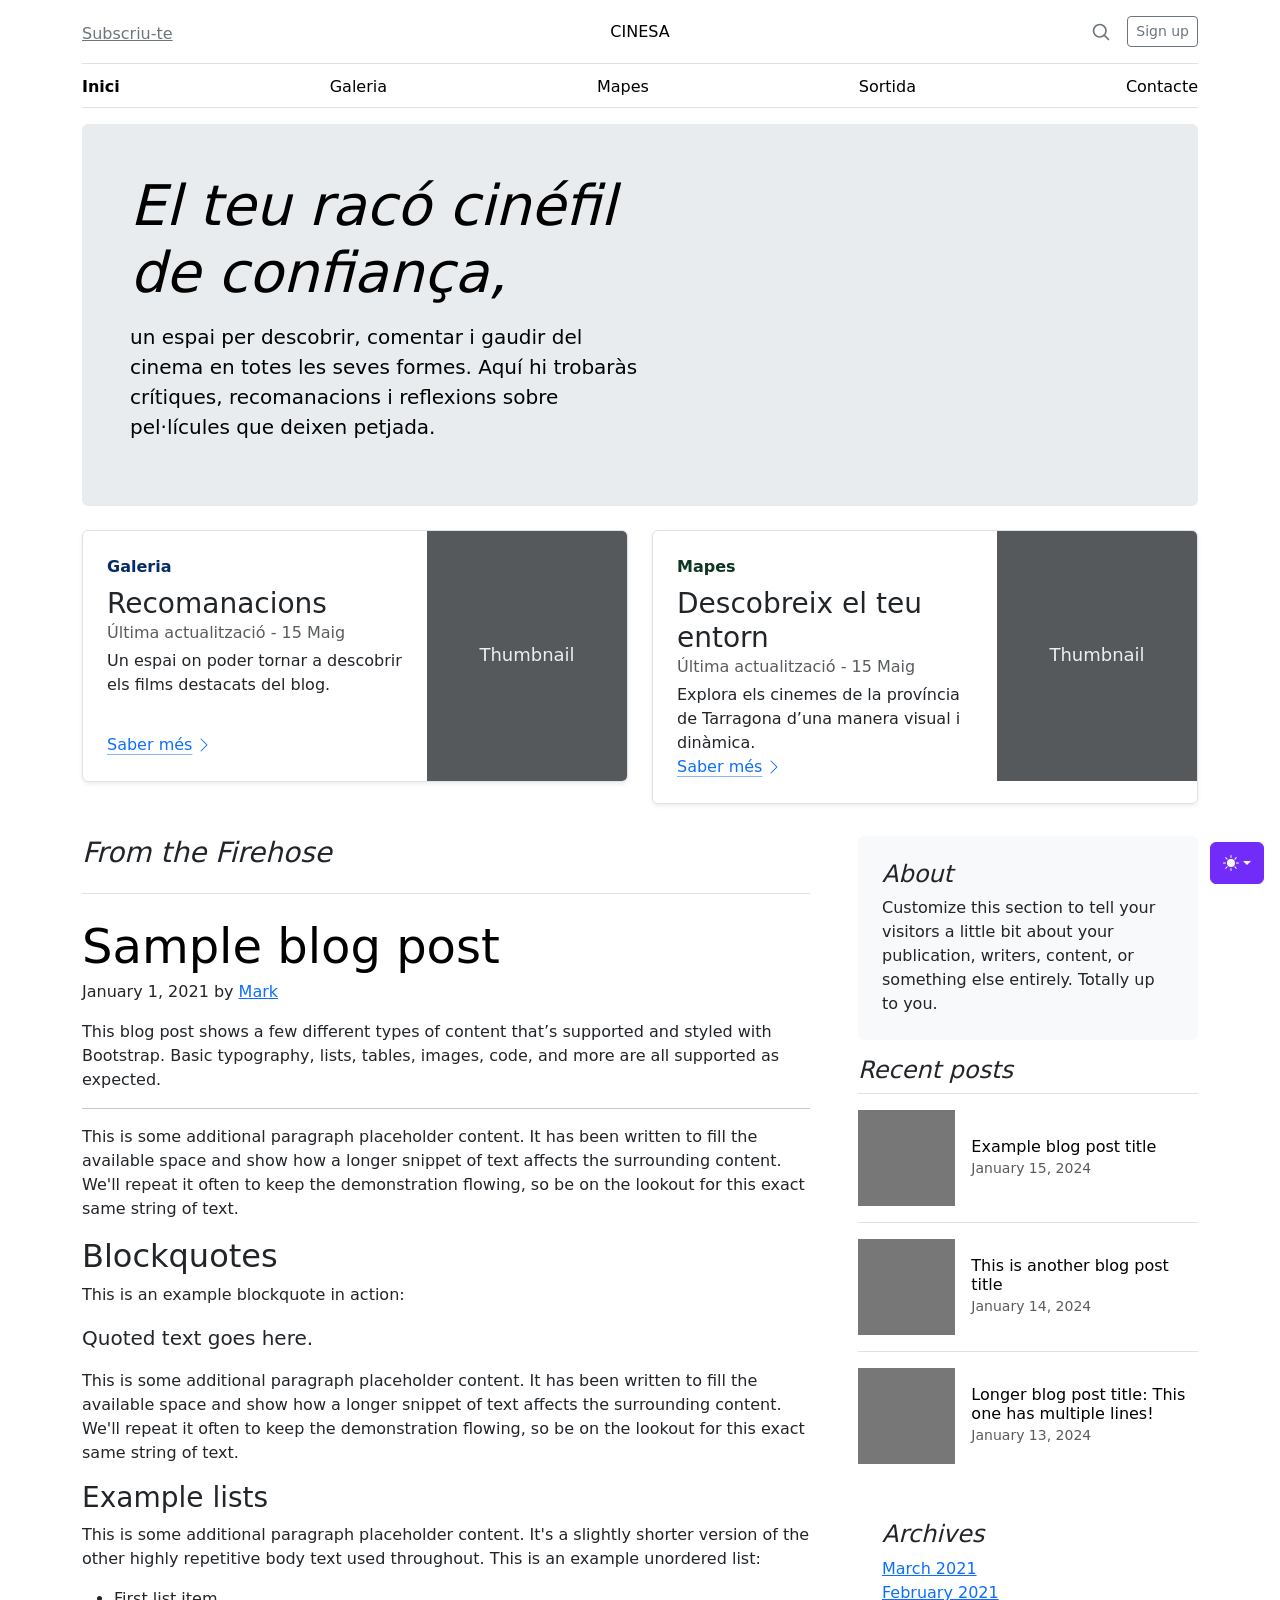
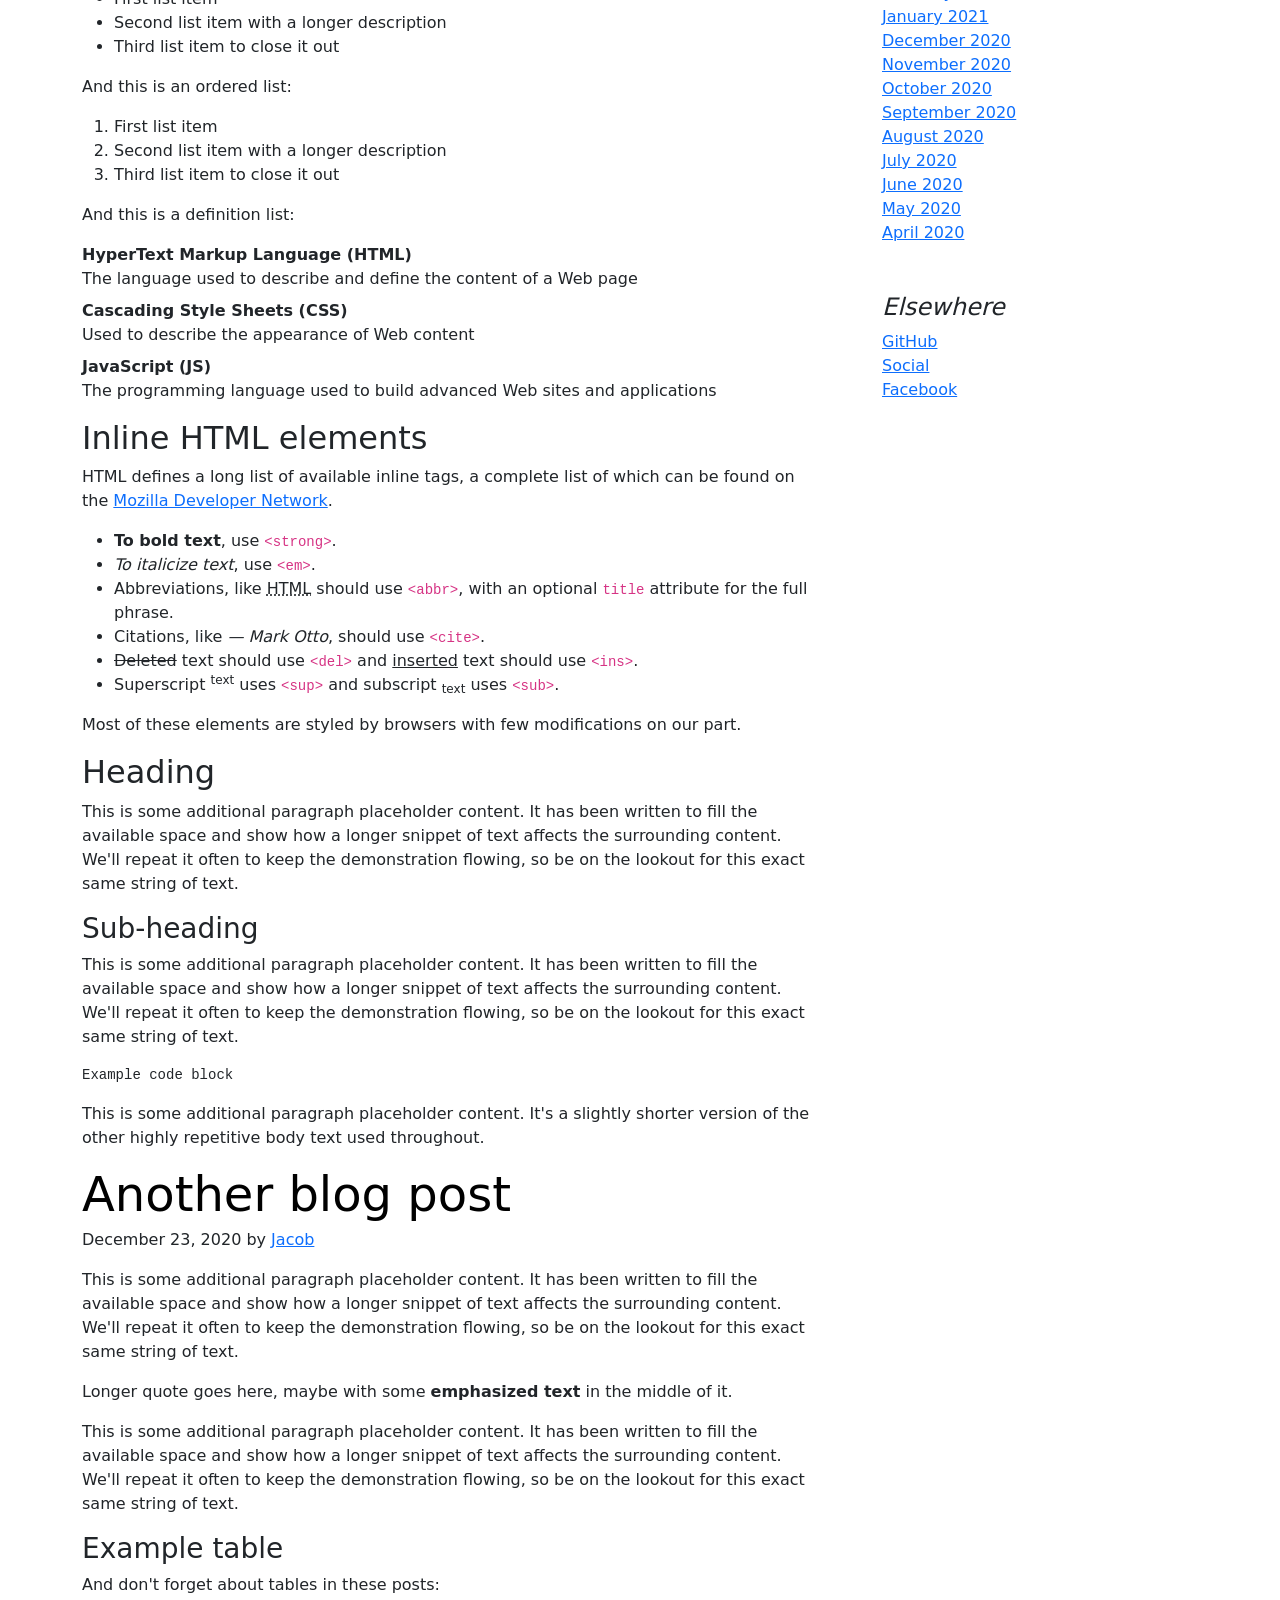
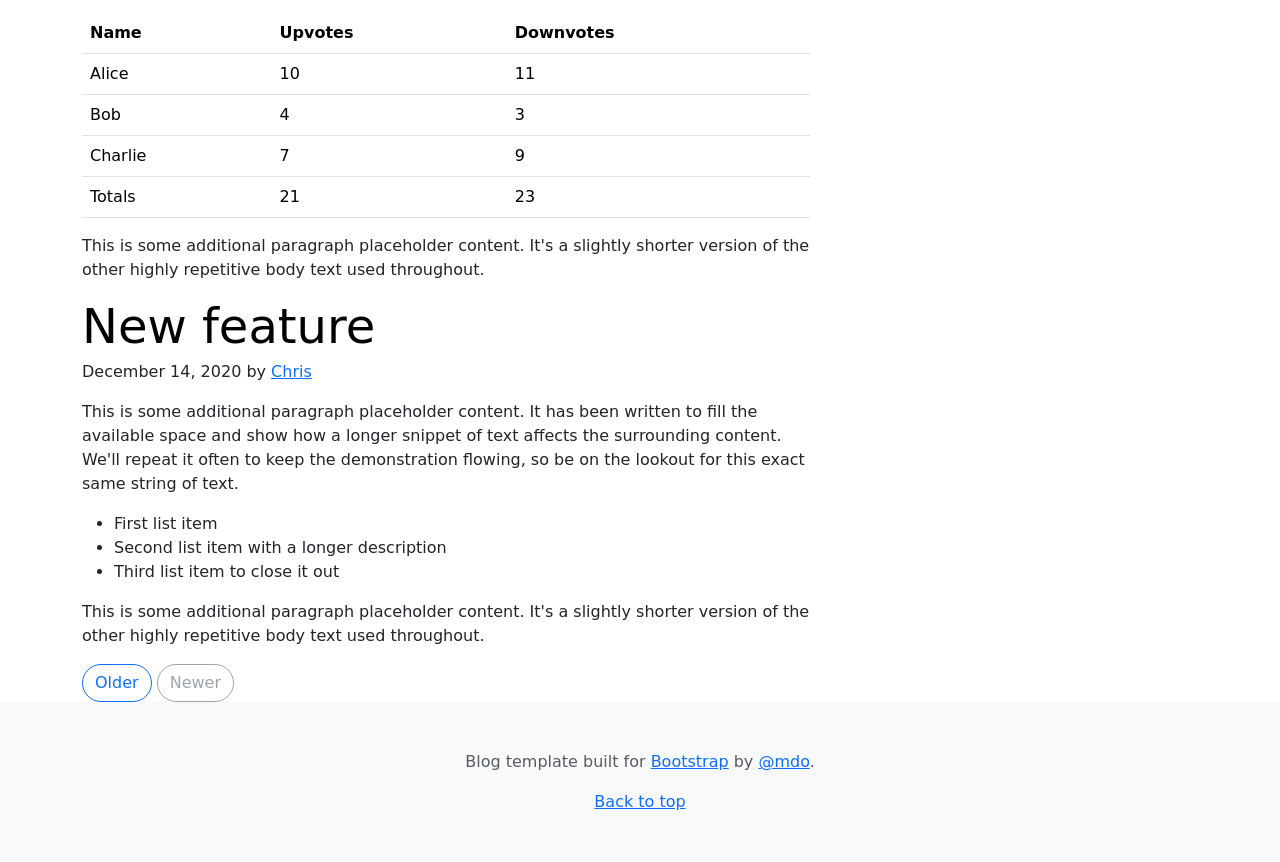
==== BOOSTRAP_blog/index.html @ cd4888a8 "navegation" ====
<!doctype html>
<html lang="en" data-bs-theme="auto">
  <head>
    <meta charset="utf-8" />
    <meta name="viewport" content="width=device-width, initial-scale=1" />
    <meta name="description" content="" />
    <meta
      name="author"
      content="Mark Otto, Jacob Thornton, and Bootstrap contributors"
    />
    <meta name="generator" content="Astro v5.13.2" />
    <title>INICI · Blog Cinesa</title>
    <link
      rel="canonical"
      href="https://getbootstrap.com/docs/5.3/examples/blog/"
    />
    <script src="../assets/js/color-modes.js"></script>
    <link href="../assets/dist/css/bootstrap.min.css" rel="stylesheet" />
    <meta name="theme-color" content="#712cf9" />
    <link
      href="https://fonts.googleapis.com/css?family=Playfair+Display:700,900&display=swap"
      rel="stylesheet"
    />
    <link href="blog.css" rel="stylesheet" />
    <style>
      .bd-placeholder-img {
        font-size: 1.125rem;
        text-anchor: middle;
        -webkit-user-select: none;
        -moz-user-select: none;
        user-select: none;
      }
      @media (min-width: 768px) {
        .bd-placeholder-img-lg {
          font-size: 3.5rem;
        }
      }
      .b-example-divider {
        width: 100%;
        height: 3rem;
        background-color: #0000001a;
        border: solid rgba(0, 0, 0, 0.15);
        border-width: 1px 0;
        box-shadow:
          inset 0 0.5em 1.5em #0000001a,
          inset 0 0.125em 0.5em #00000026;
      }
      .b-example-vr {
        flex-shrink: 0;
        width: 1.5rem;
        height: 100vh;
      }
      .bi {
        vertical-align: -0.125em;
        fill: currentColor;
      }
      .nav-scroller {
        position: relative;
        z-index: 2;
        height: 2.75rem;
        overflow-y: hidden;
      }
      .nav-scroller .nav {
        display: flex;
        flex-wrap: nowrap;
        padding-bottom: 1rem;
        margin-top: -1px;
        overflow-x: auto;
        text-align: center;
        white-space: nowrap;
        -webkit-overflow-scrolling: touch;
      }
      .btn-bd-primary {
        --bd-violet-bg: #712cf9;
        --bd-violet-rgb: 112.520718, 44.062154, 249.437846;
        --bs-btn-font-weight: 600;
        --bs-btn-color: var(--bs-white);
        --bs-btn-bg: var(--bd-violet-bg);
        --bs-btn-border-color: var(--bd-violet-bg);
        --bs-btn-hover-color: var(--bs-white);
        --bs-btn-hover-bg: #6528e0;
        --bs-btn-hover-border-color: #6528e0;
        --bs-btn-focus-shadow-rgb: var(--bd-violet-rgb);
        --bs-btn-active-color: var(--bs-btn-hover-color);
        --bs-btn-active-bg: #5a23c8;
        --bs-btn-active-border-color: #5a23c8;
      }
      .bd-mode-toggle {
        z-index: 1500;
      }
      .bd-mode-toggle .bi {
        width: 1em;
        height: 1em;
      }
      .bd-mode-toggle .dropdown-menu .active .bi {
        display: block !important;
      }
    </style>
  </head>
  <body>
    <svg xmlns="http://www.w3.org/2000/svg" class="d-none">
      <symbol id="check2" viewBox="0 0 16 16">
        <path
          d="M13.854 3.646a.5.5 0 0 1 0 .708l-7 7a.5.5 0 0 1-.708 0l-3.5-3.5a.5.5 0 1 1 .708-.708L6.5 10.293l6.646-6.647a.5.5 0 0 1 .708 0z"
        ></path>
      </symbol>
      <symbol id="circle-half" viewBox="0 0 16 16">
        <path
          d="M8 15A7 7 0 1 0 8 1v14zm0 1A8 8 0 1 1 8 0a8 8 0 0 1 0 16z"
        ></path>
      </symbol>
      <symbol id="moon-stars-fill" viewBox="0 0 16 16">
        <path
          d="M6 .278a.768.768 0 0 1 .08.858 7.208 7.208 0 0 0-.878 3.46c0 4.021 3.278 7.277 7.318 7.277.527 0 1.04-.055 1.533-.16a.787.787 0 0 1 .81.316.733.733 0 0 1-.031.893A8.349 8.349 0 0 1 8.344 16C3.734 16 0 12.286 0 7.71 0 4.266 2.114 1.312 5.124.06A.752.752 0 0 1 6 .278z"
        ></path>
        <path
          d="M10.794 3.148a.217.217 0 0 1 .412 0l.387 1.162c.173.518.579.924 1.097 1.097l1.162.387a.217.217 0 0 1 0 .412l-1.162.387a1.734 1.734 0 0 0-1.097 1.097l-.387 1.162a.217.217 0 0 1-.412 0l-.387-1.162A1.734 1.734 0 0 0 9.31 6.593l-1.162-.387a.217.217 0 0 1 0-.412l1.162-.387a1.734 1.734 0 0 0 1.097-1.097l.387-1.162zM13.863.099a.145.145 0 0 1 .274 0l.258.774c.115.346.386.617.732.732l.774.258a.145.145 0 0 1 0 .274l-.774.258a1.156 1.156 0 0 0-.732.732l-.258.774a.145.145 0 0 1-.274 0l-.258-.774a1.156 1.156 0 0 0-.732-.732l-.774-.258a.145.145 0 0 1 0-.274l.774-.258c.346-.115.617-.386.732-.732L13.863.1z"
        ></path>
      </symbol>
      <symbol id="sun-fill" viewBox="0 0 16 16">
        <path
          d="M8 12a4 4 0 1 0 0-8 4 4 0 0 0 0 8zM8 0a.5.5 0 0 1 .5.5v2a.5.5 0 0 1-1 0v-2A.5.5 0 0 1 8 0zm0 13a.5.5 0 0 1 .5.5v2a.5.5 0 0 1-1 0v-2A.5.5 0 0 1 8 13zm8-5a.5.5 0 0 1-.5.5h-2a.5.5 0 0 1 0-1h2a.5.5 0 0 1 .5.5zM3 8a.5.5 0 0 1-.5.5h-2a.5.5 0 0 1 0-1h2A.5.5 0 0 1 3 8zm10.657-5.657a.5.5 0 0 1 0 .707l-1.414 1.415a.5.5 0 1 1-.707-.708l1.414-1.414a.5.5 0 0 1 .707 0zm-9.193 9.193a.5.5 0 0 1 0 .707L3.05 13.657a.5.5 0 0 1-.707-.707l1.414-1.414a.5.5 0 0 1 .707 0zm9.193 2.121a.5.5 0 0 1-.707 0l-1.414-1.414a.5.5 0 0 1 .707-.707l1.414 1.414a.5.5 0 0 1 0 .707zM4.464 4.465a.5.5 0 0 1-.707 0L2.343 3.05a.5.5 0 1 1 .707-.707l1.414 1.414a.5.5 0 0 1 0 .708z"
        ></path>
      </symbol>
    </svg>
    <div
      class="dropdown position-fixed bottom-0 end-0 mb-3 me-3 bd-mode-toggle"
    >
      <button
        class="btn btn-bd-primary py-2 dropdown-toggle d-flex align-items-center"
        id="bd-theme"
        type="button"
        aria-expanded="false"
        data-bs-toggle="dropdown"
        aria-label="Toggle theme (auto)"
      >
        <svg class="bi my-1 theme-icon-active" aria-hidden="true">
          <use href="#circle-half"></use>
        </svg>
        <span class="visually-hidden" id="bd-theme-text">Toggle theme</span>
      </button>
      <ul
        class="dropdown-menu dropdown-menu-end shadow"
        aria-labelledby="bd-theme-text"
      >
        <li>
          <button
            type="button"
            class="dropdown-item d-flex align-items-center"
            data-bs-theme-value="light"
            aria-pressed="false"
          >
            <svg class="bi me-2 opacity-50" aria-hidden="true">
              <use href="#sun-fill"></use>
            </svg>
            Light
            <svg class="bi ms-auto d-none" aria-hidden="true">
              <use href="#check2"></use>
            </svg>
          </button>
        </li>
        <li>
          <button
            type="button"
            class="dropdown-item d-flex align-items-center"
            data-bs-theme-value="dark"
            aria-pressed="false"
          >
            <svg class="bi me-2 opacity-50" aria-hidden="true">
              <use href="#moon-stars-fill"></use>
            </svg>
            Dark
            <svg class="bi ms-auto d-none" aria-hidden="true">
              <use href="#check2"></use>
            </svg>
          </button>
        </li>
        <li>
          <button
            type="button"
            class="dropdown-item d-flex align-items-center active"
            data-bs-theme-value="auto"
            aria-pressed="true"
          >
            <svg class="bi me-2 opacity-50" aria-hidden="true">
              <use href="#circle-half"></use>
            </svg>
            Auto
            <svg class="bi ms-auto d-none" aria-hidden="true">
              <use href="#check2"></use>
            </svg>
          </button>
        </li>
      </ul>
    </div>
    <svg xmlns="http://www.w3.org/2000/svg" class="d-none">
      <symbol
        id="aperture"
        fill="none"
        stroke="currentColor"
        stroke-linecap="round"
        stroke-linejoin="round"
        stroke-width="2"
        viewBox="0 0 24 24"
      >
        <circle cx="12" cy="12" r="10"></circle>
        <path
          d="M14.31 8l5.74 9.94M9.69 8h11.48M7.38 12l5.74-9.94M9.69 16L3.95 6.06M14.31 16H2.83m13.79-4l-5.74 9.94"
        ></path>
      </symbol>
      <symbol id="cart" viewBox="0 0 16 16">
        <path
          d="M0 1.5A.5.5 0 0 1 .5 1H2a.5.5 0 0 1 .485.379L2.89 3H14.5a.5.5 0 0 1 .49.598l-1 5a.5.5 0 0 1-.465.401l-9.397.472L4.415 11H13a.5.5 0 0 1 0 1H4a.5.5 0 0 1-.491-.408L2.01 3.607 1.61 2H.5a.5.5 0 0 1-.5-.5zM3.102 4l.84 4.479 9.144-.459L13.89 4H3.102zM5 12a2 2 0 1 0 0 4 2 2 0 0 0 0-4zm7 0a2 2 0 1 0 0 4 2 2 0 0 0 0-4zm-7 1a1 1 0 1 1 0 2 1 1 0 0 1 0-2zm7 0a1 1 0 1 1 0 2 1 1 0 0 1 0-2z"
        ></path>
      </symbol>
      <symbol id="chevron-right" viewBox="0 0 16 16">
        <path
          fill-rule="evenodd"
          d="M4.646 1.646a.5.5 0 0 1 .708 0l6 6a.5.5 0 0 1 0 .708l-6 6a.5.5 0 0 1-.708-.708L10.293 8 4.646 2.354a.5.5 0 0 1 0-.708z"
        ></path>
      </symbol>
    </svg>
    <div class="container">
      <header class="border-bottom lh-1 py-3">
        <div class="row flex-nowrap justify-content-between align-items-center">
          <div class="col-4 pt-1">
            <a class="link-secondary" href="#">Subscriu-te</a>
          </div>
          <div class="col-4 text-center">
            <a
              class="blog-header-logo text-body-emphasis text-decoration-none"
              href="#"
              >CINESA</a
            >
          </div>
          <div class="col-4 d-flex justify-content-end align-items-center">
            <a class="link-secondary" href="#" aria-label="Search">
              <svg
                xmlns="http://www.w3.org/2000/svg"
                width="20"
                height="20"
                fill="none"
                stroke="currentColor"
                stroke-linecap="round"
                stroke-linejoin="round"
                stroke-width="2"
                class="mx-3"
                role="img"
                viewBox="0 0 24 24"
              >
                <title>Search</title>
                <circle cx="10.5" cy="10.5" r="7.5"></circle>
                <path d="M21 21l-5.2-5.2"></path>
              </svg>
            </a>
            <a class="btn btn-sm btn-outline-secondary" href="#">Sign up</a>
          </div>
        </div>
      </header>
      <div class="nav-scroller py-1 mb-3 border-bottom">
        <nav class="nav nav-underline justify-content-between">
          <a class="nav-item nav-link link-body-emphasis active" href="#">Inici</a>
          <a class="nav-item nav-link link-body-emphasis" href="#">Galeria</a>
          <a class="nav-item nav-link link-body-emphasis" href="#">Mapes</a>
          <a class="nav-item nav-link link-body-emphasis" href="#">Sortida</a>
          <a class="nav-item nav-link link-body-emphasis" href="#">Contacte</a>
        </nav>
      </div>
    </div>
    <main class="container">
      <div class="p-4 p-md-5 mb-4 rounded text-body-emphasis bg-body-secondary">
        <div class="col-lg-6 px-0">
          <h1 class="display-4 fst-italic"> El teu racó cinéfil de confiança,</h1>
          <p class="lead my-3">
             un espai per descobrir, comentar i gaudir del cinema en totes les seves formes. Aquí hi trobaràs crítiques, recomanacions i reflexions sobre pel·lícules que deixen petjada.
          </p>
        </div>
      </div>
      <div class="row mb-2">
        <div class="col-md-6">
          <div
            class="row g-0 border rounded overflow-hidden flex-md-row mb-4 shadow-sm h-md-250 position-relative"
          >
            <div class="col p-4 d-flex flex-column position-static">
              <strong class="d-inline-block mb-2 text-primary-emphasis"
                >Galeria</strong>
              <h3 class="mb-0">Recomanacions</h3>
              <div class="mb-1 text-body-secondary">Última actualització - 15 Maig</div>
              <p class="card-text mb-auto">
                Un espai on poder tornar a descobrir els films destacats del blog.
              </p>
              <a
                href="#"
                class="icon-link gap-1 icon-link-hover stretched-link">
                Saber més
                <svg class="bi" aria-hidden="true">
                  <use xlink:href="#chevron-right"></use>
                </svg>
              </a>
            </div>
            <div class="col-auto d-none d-lg-block">
              <svg
                aria-label="Placeholder: Thumbnail"
                class="bd-placeholder-img"
                height="250"
                preserveAspectRatio="xMidYMid slice"
                role="img"
                width="200"
                xmlns="http://www.w3.org/2000/svg"
              >
                <title>Placeholder</title>
                <rect width="100%" height="100%" fill="#55595c"></rect>
                <text x="50%" y="50%" fill="#eceeef" dy=".3em">Thumbnail</text>
              </svg>
            </div>
          </div>
        </div>
        <div class="col-md-6">
          <div
            class="row g-0 border rounded overflow-hidden flex-md-row mb-4 shadow-sm h-md-250 position-relative"
          >
            <div class="col p-4 d-flex flex-column position-static">
              <strong class="d-inline-block mb-2 text-success-emphasis"
                >Mapes</strong
              >
              <h3 class="mb-0">Descobreix el teu entorn</h3>
              <div class="mb-1 text-body-secondary">Última actualització - 15 Maig</div>
              <p class="mb-auto">
                Explora els cinemes de la província de Tarragona d’una manera visual i dinàmica. 
              </p>
              <a href="#" class="icon-link gap-1 icon-link-hover stretched-link">
                Saber més
                <svg class="bi" aria-hidden="true">
                  <use xlink:href="#chevron-right"></use>
                </svg>
              </a>
            </div>
            <div class="col-auto d-none d-lg-block">
              <svg
                aria-label="Placeholder: Thumbnail"
                class="bd-placeholder-img"
                height="250"
                preserveAspectRatio="xMidYMid slice"
                role="img"
                width="200"
                xmlns="http://www.w3.org/2000/svg"
              >
                <title>Placeholder</title>
                <rect width="100%" height="100%" fill="#55595c"></rect>
                <text x="50%" y="50%" fill="#eceeef" dy=".3em">Thumbnail</text>
              </svg>
            </div>
          </div>
        </div>
      </div>
      <div class="row g-5">
        <div class="col-md-8">
          <h3 class="pb-4 mb-4 fst-italic border-bottom">From the Firehose</h3>
          <article class="blog-post">
            <h2 class="display-5 link-body-emphasis mb-1">Sample blog post</h2>
            <p class="blog-post-meta">
              January 1, 2021 by <a href="#">Mark</a>
            </p>
            <p>
              This blog post shows a few different types of content that’s
              supported and styled with Bootstrap. Basic typography, lists,
              tables, images, code, and more are all supported as expected.
            </p>
            <hr />
            <p>
              This is some additional paragraph placeholder content. It has been
              written to fill the available space and show how a longer snippet
              of text affects the surrounding content. We'll repeat it often to
              keep the demonstration flowing, so be on the lookout for this
              exact same string of text.
            </p>
            <h2>Blockquotes</h2>
            <p>This is an example blockquote in action:</p>
            <blockquote class="blockquote">
              <p>Quoted text goes here.</p>
            </blockquote>
            <p>
              This is some additional paragraph placeholder content. It has been
              written to fill the available space and show how a longer snippet
              of text affects the surrounding content. We'll repeat it often to
              keep the demonstration flowing, so be on the lookout for this
              exact same string of text.
            </p>
            <h3>Example lists</h3>
            <p>
              This is some additional paragraph placeholder content. It's a
              slightly shorter version of the other highly repetitive body text
              used throughout. This is an example unordered list:
            </p>
            <ul>
              <li>First list item</li>
              <li>Second list item with a longer description</li>
              <li>Third list item to close it out</li>
            </ul>
            <p>And this is an ordered list:</p>
            <ol>
              <li>First list item</li>
              <li>Second list item with a longer description</li>
              <li>Third list item to close it out</li>
            </ol>
            <p>And this is a definition list:</p>
            <dl>
              <dt>HyperText Markup Language (HTML)</dt>
              <dd>
                The language used to describe and define the content of a Web
                page
              </dd>
              <dt>Cascading Style Sheets (CSS)</dt>
              <dd>Used to describe the appearance of Web content</dd>
              <dt>JavaScript (JS)</dt>
              <dd>
                The programming language used to build advanced Web sites and
                applications
              </dd>
            </dl>
            <h2>Inline HTML elements</h2>
            <p>
              HTML defines a long list of available inline tags, a complete list
              of which can be found on the
              <a
                href="https://developer.mozilla.org/en-US/docs/Web/HTML/Element"
                >Mozilla Developer Network</a
              >.
            </p>
            <ul>
              <li>
                <strong>To bold text</strong>, use
                <code class="language-plaintext highlighter-rouge"
                  >&lt;strong&gt;</code
                >.
              </li>
              <li>
                <em>To italicize text</em>, use
                <code class="language-plaintext highlighter-rouge"
                  >&lt;em&gt;</code
                >.
              </li>
              <li>
                Abbreviations, like
                <abbr title="HyperText Markup Language">HTML</abbr> should use
                <code class="language-plaintext highlighter-rouge"
                  >&lt;abbr&gt;</code
                >, with an optional
                <code class="language-plaintext highlighter-rouge">title</code>
                attribute for the full phrase.
              </li>
              <li>
                Citations, like <cite>— Mark Otto</cite>, should use
                <code class="language-plaintext highlighter-rouge"
                  >&lt;cite&gt;</code
                >.
              </li>
              <li>
                <del>Deleted</del> text should use
                <code class="language-plaintext highlighter-rouge"
                  >&lt;del&gt;</code
                >
                and <ins>inserted</ins> text should use
                <code class="language-plaintext highlighter-rouge"
                  >&lt;ins&gt;</code
                >.
              </li>
              <li>
                Superscript <sup>text</sup> uses
                <code class="language-plaintext highlighter-rouge"
                  >&lt;sup&gt;</code
                >
                and subscript <sub>text</sub> uses
                <code class="language-plaintext highlighter-rouge"
                  >&lt;sub&gt;</code
                >.
              </li>
            </ul>
            <p>
              Most of these elements are styled by browsers with few
              modifications on our part.
            </p>
            <h2>Heading</h2>
            <p>
              This is some additional paragraph placeholder content. It has been
              written to fill the available space and show how a longer snippet
              of text affects the surrounding content. We'll repeat it often to
              keep the demonstration flowing, so be on the lookout for this
              exact same string of text.
            </p>
            <h3>Sub-heading</h3>
            <p>
              This is some additional paragraph placeholder content. It has been
              written to fill the available space and show how a longer snippet
              of text affects the surrounding content. We'll repeat it often to
              keep the demonstration flowing, so be on the lookout for this
              exact same string of text.
            </p>
            <pre><code>Example code block</code></pre>
            <p>
              This is some additional paragraph placeholder content. It's a
              slightly shorter version of the other highly repetitive body text
              used throughout.
            </p>
          </article>
          <article class="blog-post">
            <h2 class="display-5 link-body-emphasis mb-1">Another blog post</h2>
            <p class="blog-post-meta">
              December 23, 2020 by <a href="#">Jacob</a>
            </p>
            <p>
              This is some additional paragraph placeholder content. It has been
              written to fill the available space and show how a longer snippet
              of text affects the surrounding content. We'll repeat it often to
              keep the demonstration flowing, so be on the lookout for this
              exact same string of text.
            </p>
            <blockquote>
              <p>
                Longer quote goes here, maybe with some
                <strong>emphasized text</strong> in the middle of it.
              </p>
            </blockquote>
            <p>
              This is some additional paragraph placeholder content. It has been
              written to fill the available space and show how a longer snippet
              of text affects the surrounding content. We'll repeat it often to
              keep the demonstration flowing, so be on the lookout for this
              exact same string of text.
            </p>
            <h3>Example table</h3>
            <p>And don't forget about tables in these posts:</p>
            <table class="table">
              <thead>
                <tr>
                  <th>Name</th>
                  <th>Upvotes</th>
                  <th>Downvotes</th>
                </tr>
              </thead>
              <tbody>
                <tr>
                  <td>Alice</td>
                  <td>10</td>
                  <td>11</td>
                </tr>
                <tr>
                  <td>Bob</td>
                  <td>4</td>
                  <td>3</td>
                </tr>
                <tr>
                  <td>Charlie</td>
                  <td>7</td>
                  <td>9</td>
                </tr>
              </tbody>
              <tfoot>
                <tr>
                  <td>Totals</td>
                  <td>21</td>
                  <td>23</td>
                </tr>
              </tfoot>
            </table>
            <p>
              This is some additional paragraph placeholder content. It's a
              slightly shorter version of the other highly repetitive body text
              used throughout.
            </p>
          </article>
          <article class="blog-post">
            <h2 class="display-5 link-body-emphasis mb-1">New feature</h2>
            <p class="blog-post-meta">
              December 14, 2020 by <a href="#">Chris</a>
            </p>
            <p>
              This is some additional paragraph placeholder content. It has been
              written to fill the available space and show how a longer snippet
              of text affects the surrounding content. We'll repeat it often to
              keep the demonstration flowing, so be on the lookout for this
              exact same string of text.
            </p>
            <ul>
              <li>First list item</li>
              <li>Second list item with a longer description</li>
              <li>Third list item to close it out</li>
            </ul>
            <p>
              This is some additional paragraph placeholder content. It's a
              slightly shorter version of the other highly repetitive body text
              used throughout.
            </p>
          </article>
          <nav class="blog-pagination" aria-label="Pagination">
            <a class="btn btn-outline-primary rounded-pill" href="#">Older</a>
            <a
              class="btn btn-outline-secondary rounded-pill disabled"
              aria-disabled="true"
              >Newer</a
            >
          </nav>
        </div>
        <div class="col-md-4">
          <div class="position-sticky" style="top: 2rem">
            <div class="p-4 mb-3 bg-body-tertiary rounded">
              <h4 class="fst-italic">About</h4>
              <p class="mb-0">
                Customize this section to tell your visitors a little bit about
                your publication, writers, content, or something else entirely.
                Totally up to you.
              </p>
            </div>
            <div>
              <h4 class="fst-italic">Recent posts</h4>
              <ul class="list-unstyled">
                <li>
                  <a
                    class="d-flex flex-column flex-lg-row gap-3 align-items-start align-items-lg-center py-3 link-body-emphasis text-decoration-none border-top"
                    href="#"
                  >
                    <svg
                      aria-hidden="true"
                      class="bd-placeholder-img"
                      height="96"
                      preserveAspectRatio="xMidYMid slice"
                      width="100%"
                      xmlns="http://www.w3.org/2000/svg"
                    >
                      <rect width="100%" height="100%" fill="#777"></rect>
                    </svg>
                    <div class="col-lg-8">
                      <h6 class="mb-0">Example blog post title</h6>
                      <small class="text-body-secondary"
                        >January 15, 2024</small
                      >
                    </div>
                  </a>
                </li>
                <li>
                  <a
                    class="d-flex flex-column flex-lg-row gap-3 align-items-start align-items-lg-center py-3 link-body-emphasis text-decoration-none border-top"
                    href="#"
                  >
                    <svg
                      aria-hidden="true"
                      class="bd-placeholder-img"
                      height="96"
                      preserveAspectRatio="xMidYMid slice"
                      width="100%"
                      xmlns="http://www.w3.org/2000/svg"
                    >
                      <rect width="100%" height="100%" fill="#777"></rect>
                    </svg>
                    <div class="col-lg-8">
                      <h6 class="mb-0">This is another blog post title</h6>
                      <small class="text-body-secondary"
                        >January 14, 2024</small
                      >
                    </div>
                  </a>
                </li>
                <li>
                  <a
                    class="d-flex flex-column flex-lg-row gap-3 align-items-start align-items-lg-center py-3 link-body-emphasis text-decoration-none border-top"
                    href="#"
                  >
                    <svg
                      aria-hidden="true"
                      class="bd-placeholder-img"
                      height="96"
                      preserveAspectRatio="xMidYMid slice"
                      width="100%"
                      xmlns="http://www.w3.org/2000/svg"
                    >
                      <rect width="100%" height="100%" fill="#777"></rect>
                    </svg>
                    <div class="col-lg-8">
                      <h6 class="mb-0">
                        Longer blog post title: This one has multiple lines!
                      </h6>
                      <small class="text-body-secondary"
                        >January 13, 2024</small
                      >
                    </div>
                  </a>
                </li>
              </ul>
            </div>
            <div class="p-4">
              <h4 class="fst-italic">Archives</h4>
              <ol class="list-unstyled mb-0">
                <li><a href="#">March 2021</a></li>
                <li><a href="#">February 2021</a></li>
                <li><a href="#">January 2021</a></li>
                <li><a href="#">December 2020</a></li>
                <li><a href="#">November 2020</a></li>
                <li><a href="#">October 2020</a></li>
                <li><a href="#">September 2020</a></li>
                <li><a href="#">August 2020</a></li>
                <li><a href="#">July 2020</a></li>
                <li><a href="#">June 2020</a></li>
                <li><a href="#">May 2020</a></li>
                <li><a href="#">April 2020</a></li>
              </ol>
            </div>
            <div class="p-4">
              <h4 class="fst-italic">Elsewhere</h4>
              <ol class="list-unstyled">
                <li><a href="#">GitHub</a></li>
                <li><a href="#">Social</a></li>
                <li><a href="#">Facebook</a></li>
              </ol>
            </div>
          </div>
        </div>
      </div>
    </main>
    <footer class="py-5 text-center text-body-secondary bg-body-tertiary">
      <p>
        Blog template built for
        <a href="https://getbootstrap.com/">Bootstrap</a> by
        <a href="https://x.com/mdo">@mdo</a>.
      </p>
      <p class="mb-0"><a href="#">Back to top</a></p>
    </footer>
    <script
      src="../assets/dist/js/bootstrap.bundle.min.js"
      class="astro-vvvwv3sm"
    ></script>
  </body>
</html>
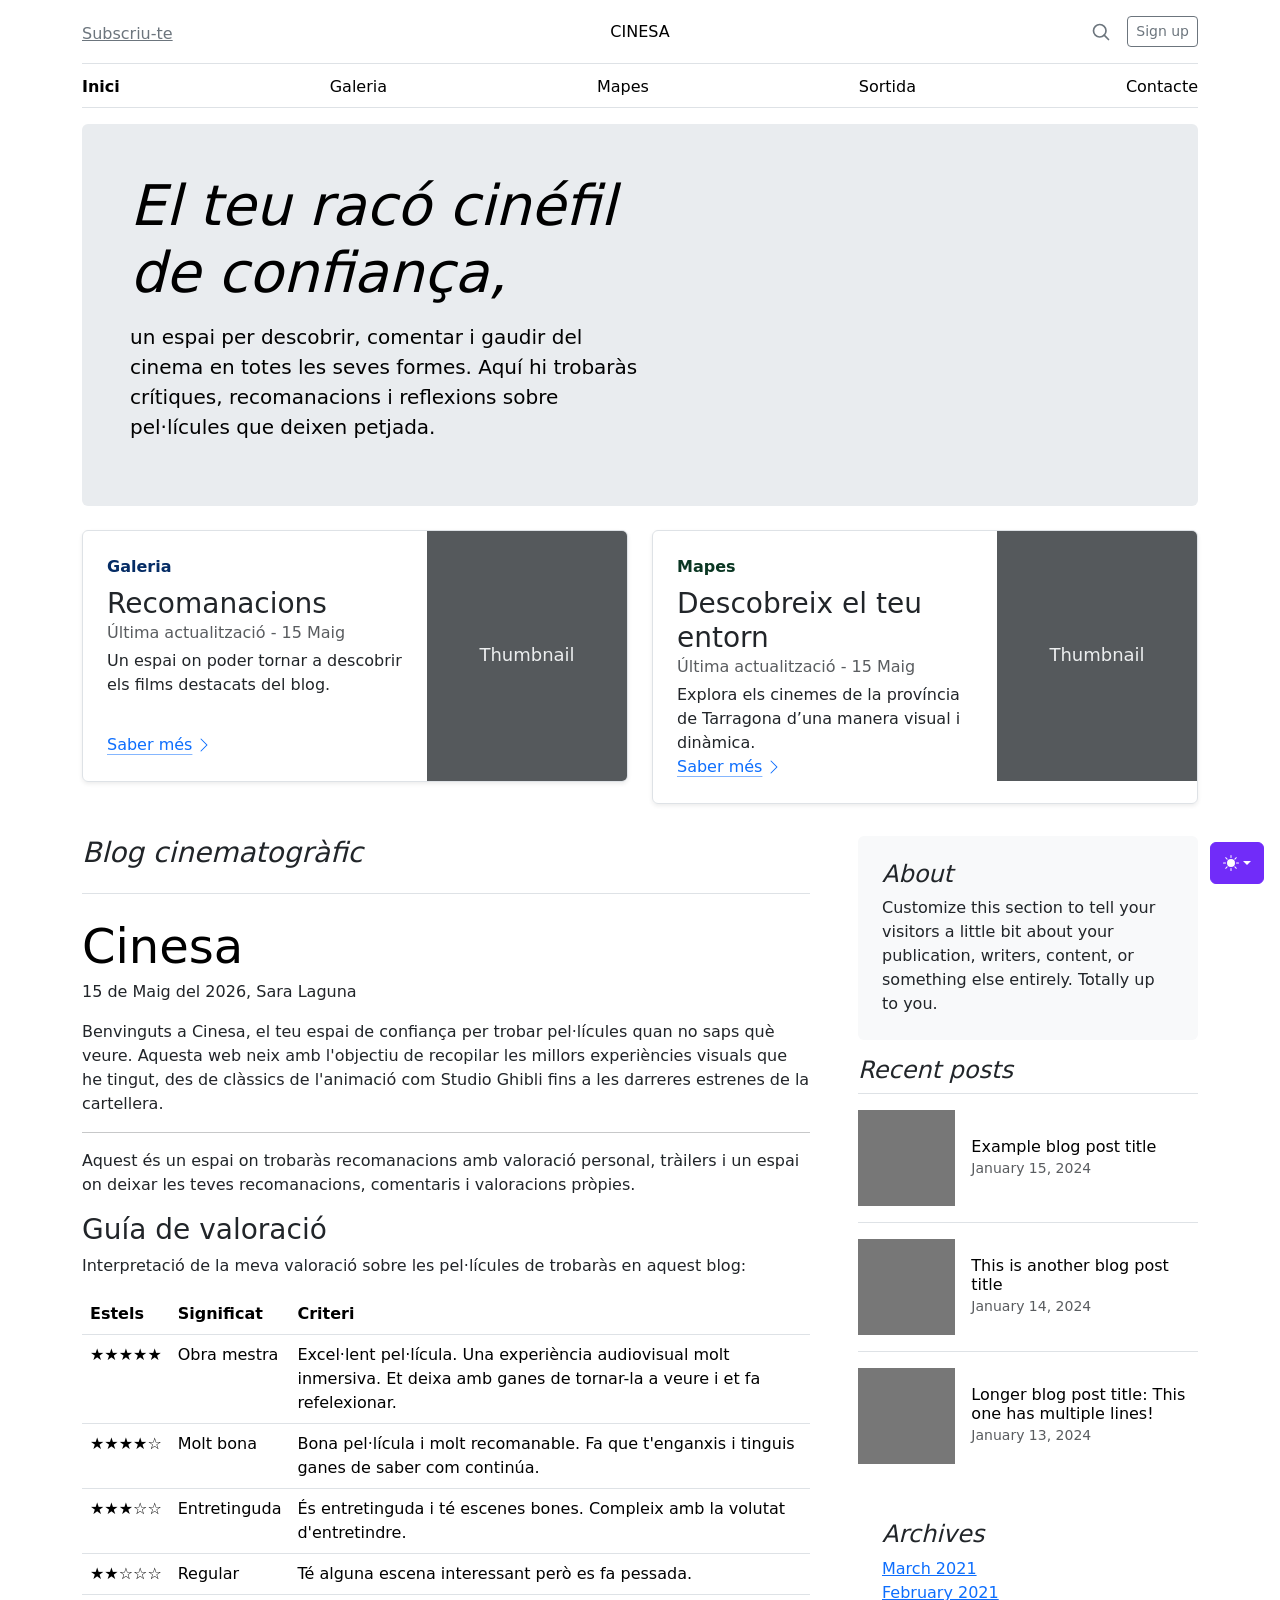
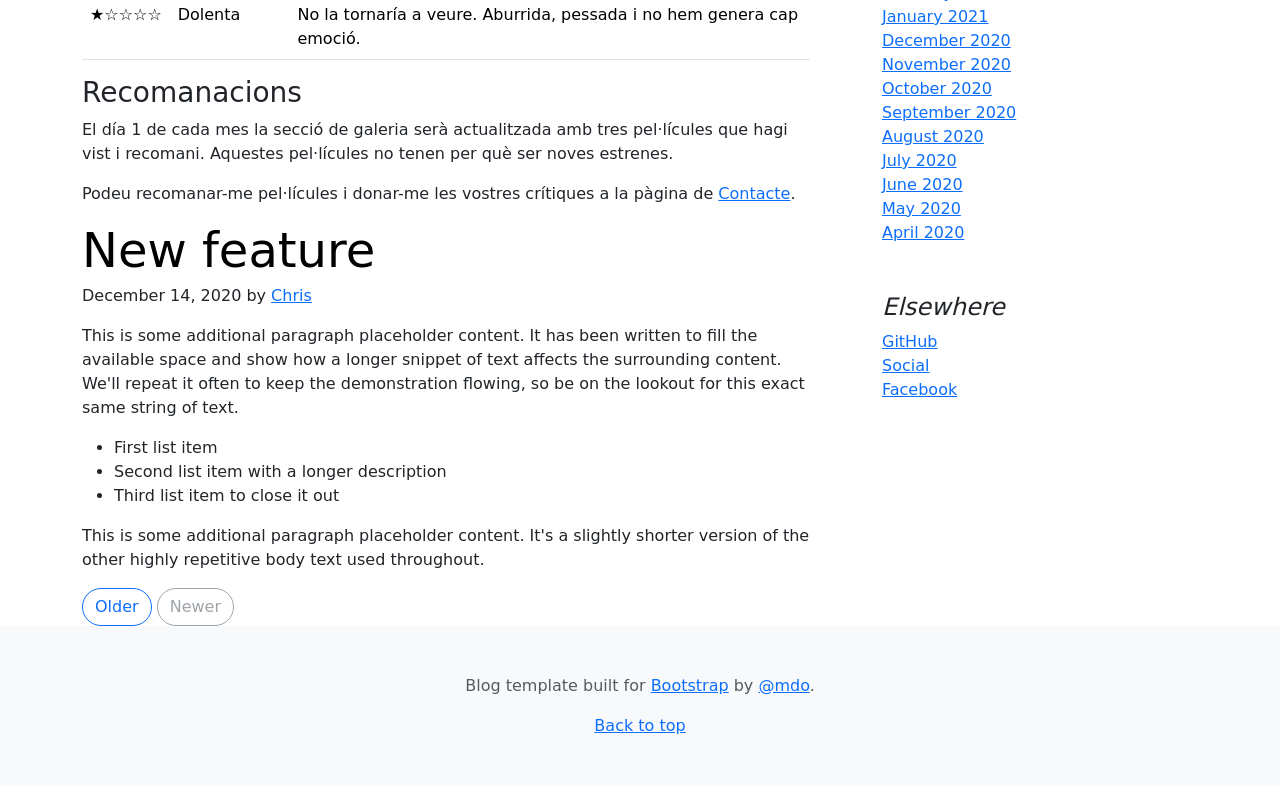
==== commit c8e959cf: "textos_informatius" ====
--- a/BOOSTRAP_blog/index.html
+++ b/BOOSTRAP_blog/index.html
@@ -308,7 +308,7 @@
                 width="200"
                 xmlns="http://www.w3.org/2000/svg"
               >
-                <title>Placeholder</title>
+                <title>Mapa</title>
                 <rect width="100%" height="100%" fill="#55595c"></rect>
                 <text x="50%" y="50%" fill="#eceeef" dy=".3em">Thumbnail</text>
               </svg>
@@ -355,219 +355,79 @@
       </div>
       <div class="row g-5">
         <div class="col-md-8">
-          <h3 class="pb-4 mb-4 fst-italic border-bottom">From the Firehose</h3>
+          <h3 class="pb-4 mb-4 fst-italic border-bottom">Blog cinematogràfic</h3>
           <article class="blog-post">
-            <h2 class="display-5 link-body-emphasis mb-1">Sample blog post</h2>
+            <h2 class="display-5 link-body-emphasis mb-1">Cinesa</h2>
             <p class="blog-post-meta">
-              January 1, 2021 by <a href="#">Mark</a>
+              15 de Maig del 2026, Sara Laguna
             </p>
             <p>
-              This blog post shows a few different types of content that’s
-              supported and styled with Bootstrap. Basic typography, lists,
-              tables, images, code, and more are all supported as expected.
+              Benvinguts a Cinesa, el teu espai de confiança per trobar pel·lícules quan 
+              no saps què veure. Aquesta web neix amb l'objectiu de recopilar les millors 
+              experiències visuals que he tingut, des de clàssics de l'animació com Studio 
+              Ghibli fins a les darreres estrenes de la cartellera.
             </p>
             <hr />
             <p>
-              This is some additional paragraph placeholder content. It has been
-              written to fill the available space and show how a longer snippet
-              of text affects the surrounding content. We'll repeat it often to
-              keep the demonstration flowing, so be on the lookout for this
-              exact same string of text.
-            </p>
-            <h2>Blockquotes</h2>
-            <p>This is an example blockquote in action:</p>
-            <blockquote class="blockquote">
-              <p>Quoted text goes here.</p>
-            </blockquote>
-            <p>
-              This is some additional paragraph placeholder content. It has been
-              written to fill the available space and show how a longer snippet
-              of text affects the surrounding content. We'll repeat it often to
-              keep the demonstration flowing, so be on the lookout for this
-              exact same string of text.
-            </p>
-            <h3>Example lists</h3>
-            <p>
-              This is some additional paragraph placeholder content. It's a
-              slightly shorter version of the other highly repetitive body text
-              used throughout. This is an example unordered list:
-            </p>
-            <ul>
-              <li>First list item</li>
-              <li>Second list item with a longer description</li>
-              <li>Third list item to close it out</li>
-            </ul>
-            <p>And this is an ordered list:</p>
-            <ol>
-              <li>First list item</li>
-              <li>Second list item with a longer description</li>
-              <li>Third list item to close it out</li>
-            </ol>
-            <p>And this is a definition list:</p>
-            <dl>
-              <dt>HyperText Markup Language (HTML)</dt>
-              <dd>
-                The language used to describe and define the content of a Web
-                page
-              </dd>
-              <dt>Cascading Style Sheets (CSS)</dt>
-              <dd>Used to describe the appearance of Web content</dd>
-              <dt>JavaScript (JS)</dt>
-              <dd>
-                The programming language used to build advanced Web sites and
-                applications
-              </dd>
-            </dl>
-            <h2>Inline HTML elements</h2>
-            <p>
-              HTML defines a long list of available inline tags, a complete list
-              of which can be found on the
-              <a
-                href="https://developer.mozilla.org/en-US/docs/Web/HTML/Element"
-                >Mozilla Developer Network</a
-              >.
-            </p>
-            <ul>
-              <li>
-                <strong>To bold text</strong>, use
-                <code class="language-plaintext highlighter-rouge"
-                  >&lt;strong&gt;</code
-                >.
-              </li>
-              <li>
-                <em>To italicize text</em>, use
-                <code class="language-plaintext highlighter-rouge"
-                  >&lt;em&gt;</code
-                >.
-              </li>
-              <li>
-                Abbreviations, like
-                <abbr title="HyperText Markup Language">HTML</abbr> should use
-                <code class="language-plaintext highlighter-rouge"
-                  >&lt;abbr&gt;</code
-                >, with an optional
-                <code class="language-plaintext highlighter-rouge">title</code>
-                attribute for the full phrase.
-              </li>
-              <li>
-                Citations, like <cite>— Mark Otto</cite>, should use
-                <code class="language-plaintext highlighter-rouge"
-                  >&lt;cite&gt;</code
-                >.
-              </li>
-              <li>
-                <del>Deleted</del> text should use
-                <code class="language-plaintext highlighter-rouge"
-                  >&lt;del&gt;</code
-                >
-                and <ins>inserted</ins> text should use
-                <code class="language-plaintext highlighter-rouge"
-                  >&lt;ins&gt;</code
-                >.
-              </li>
-              <li>
-                Superscript <sup>text</sup> uses
-                <code class="language-plaintext highlighter-rouge"
-                  >&lt;sup&gt;</code
-                >
-                and subscript <sub>text</sub> uses
-                <code class="language-plaintext highlighter-rouge"
-                  >&lt;sub&gt;</code
-                >.
-              </li>
-            </ul>
-            <p>
-              Most of these elements are styled by browsers with few
-              modifications on our part.
-            </p>
-            <h2>Heading</h2>
-            <p>
-              This is some additional paragraph placeholder content. It has been
-              written to fill the available space and show how a longer snippet
-              of text affects the surrounding content. We'll repeat it often to
-              keep the demonstration flowing, so be on the lookout for this
-              exact same string of text.
-            </p>
-            <h3>Sub-heading</h3>
-            <p>
-              This is some additional paragraph placeholder content. It has been
-              written to fill the available space and show how a longer snippet
-              of text affects the surrounding content. We'll repeat it often to
-              keep the demonstration flowing, so be on the lookout for this
-              exact same string of text.
-            </p>
-            <pre><code>Example code block</code></pre>
-            <p>
-              This is some additional paragraph placeholder content. It's a
-              slightly shorter version of the other highly repetitive body text
-              used throughout.
-            </p>
-          </article>
-          <article class="blog-post">
-            <h2 class="display-5 link-body-emphasis mb-1">Another blog post</h2>
-            <p class="blog-post-meta">
-              December 23, 2020 by <a href="#">Jacob</a>
-            </p>
-            <p>
-              This is some additional paragraph placeholder content. It has been
-              written to fill the available space and show how a longer snippet
-              of text affects the surrounding content. We'll repeat it often to
-              keep the demonstration flowing, so be on the lookout for this
-              exact same string of text.
-            </p>
-            <blockquote>
-              <p>
-                Longer quote goes here, maybe with some
-                <strong>emphasized text</strong> in the middle of it.
-              </p>
-            </blockquote>
-            <p>
-              This is some additional paragraph placeholder content. It has been
-              written to fill the available space and show how a longer snippet
-              of text affects the surrounding content. We'll repeat it often to
-              keep the demonstration flowing, so be on the lookout for this
-              exact same string of text.
-            </p>
-            <h3>Example table</h3>
-            <p>And don't forget about tables in these posts:</p>
+              Aquest és un espai on trobaràs recomanacions amb valoració personal, tràilers
+              i un espai on deixar les teves recomanacions, comentaris i valoracions pròpies.
+            </p>
+
+          <h3>Guía de valoració</h3>
+            <p>Interpretació de la meva valoració sobre les pel·lícules de trobaràs en aquest blog:</p>
             <table class="table">
+
               <thead>
                 <tr>
-                  <th>Name</th>
-                  <th>Upvotes</th>
-                  <th>Downvotes</th>
+                  <th>Estels</th>
+                  <th>Significat</th>
+                  <th>Criteri</th>
                 </tr>
               </thead>
+
               <tbody>
                 <tr>
-                  <td>Alice</td>
-                  <td>10</td>
-                  <td>11</td>
+                  <td>★★★★★</td>
+                  <td>Obra mestra</td>
+                  <td>Excel·lent pel·lícula. Una experiència audiovisual molt inmersiva. Et deixa amb ganes
+                     de tornar-la a veure i et fa refelexionar.</td>
                 </tr>
                 <tr>
-                  <td>Bob</td>
-                  <td>4</td>
-                  <td>3</td>
+                  <td>★★★★☆</td>
+                  <td>Molt bona</td>
+                  <td>Bona pel·lícula i molt recomanable. Fa que t'enganxis i tinguis ganes de saber com 
+                    continúa.</td>
                 </tr>
                 <tr>
-                  <td>Charlie</td>
-                  <td>7</td>
-                  <td>9</td>
+                  <td>★★★☆☆</td>
+                  <td>Entretinguda</td>
+                  <td>És entretinguda i té escenes bones. Compleix amb la volutat d'entretindre.</td>
+                </tr>
+                <tr>
+                  <td>★★☆☆☆</td>
+                  <td>Regular</td>
+                  <td>Té alguna escena interessant però es fa pessada.</td>
+                </tr>
+                <tr>
+                  <td>★☆☆☆☆</td>
+                  <td>Dolenta</td>
+                  <td>No la tornaría a veure. Aburrida, pessada i no hem genera cap emoció.</td>
                 </tr>
               </tbody>
-              <tfoot>
-                <tr>
-                  <td>Totals</td>
-                  <td>21</td>
-                  <td>23</td>
-                </tr>
-              </tfoot>
             </table>
+
+            <h3>Recomanacions</h3>
             <p>
-              This is some additional paragraph placeholder content. It's a
-              slightly shorter version of the other highly repetitive body text
-              used throughout.
-            </p>
+              El día 1 de cada mes la secció de galeria serà actualitzada amb tres pel·lícules que 
+              hagi vist i recomani. Aquestes pel·lícules no tenen per què ser noves estrenes.
+            </p>
+            
+            <p>
+              Podeu recomanar-me pel·lícules i donar-me les vostres crítiques a la pàgina de <a
+                href="../contacte.html">Contacte</a
+              >. 
+            </p>
+            
           </article>
           <article class="blog-post">
             <h2 class="display-5 link-body-emphasis mb-1">New feature</h2>
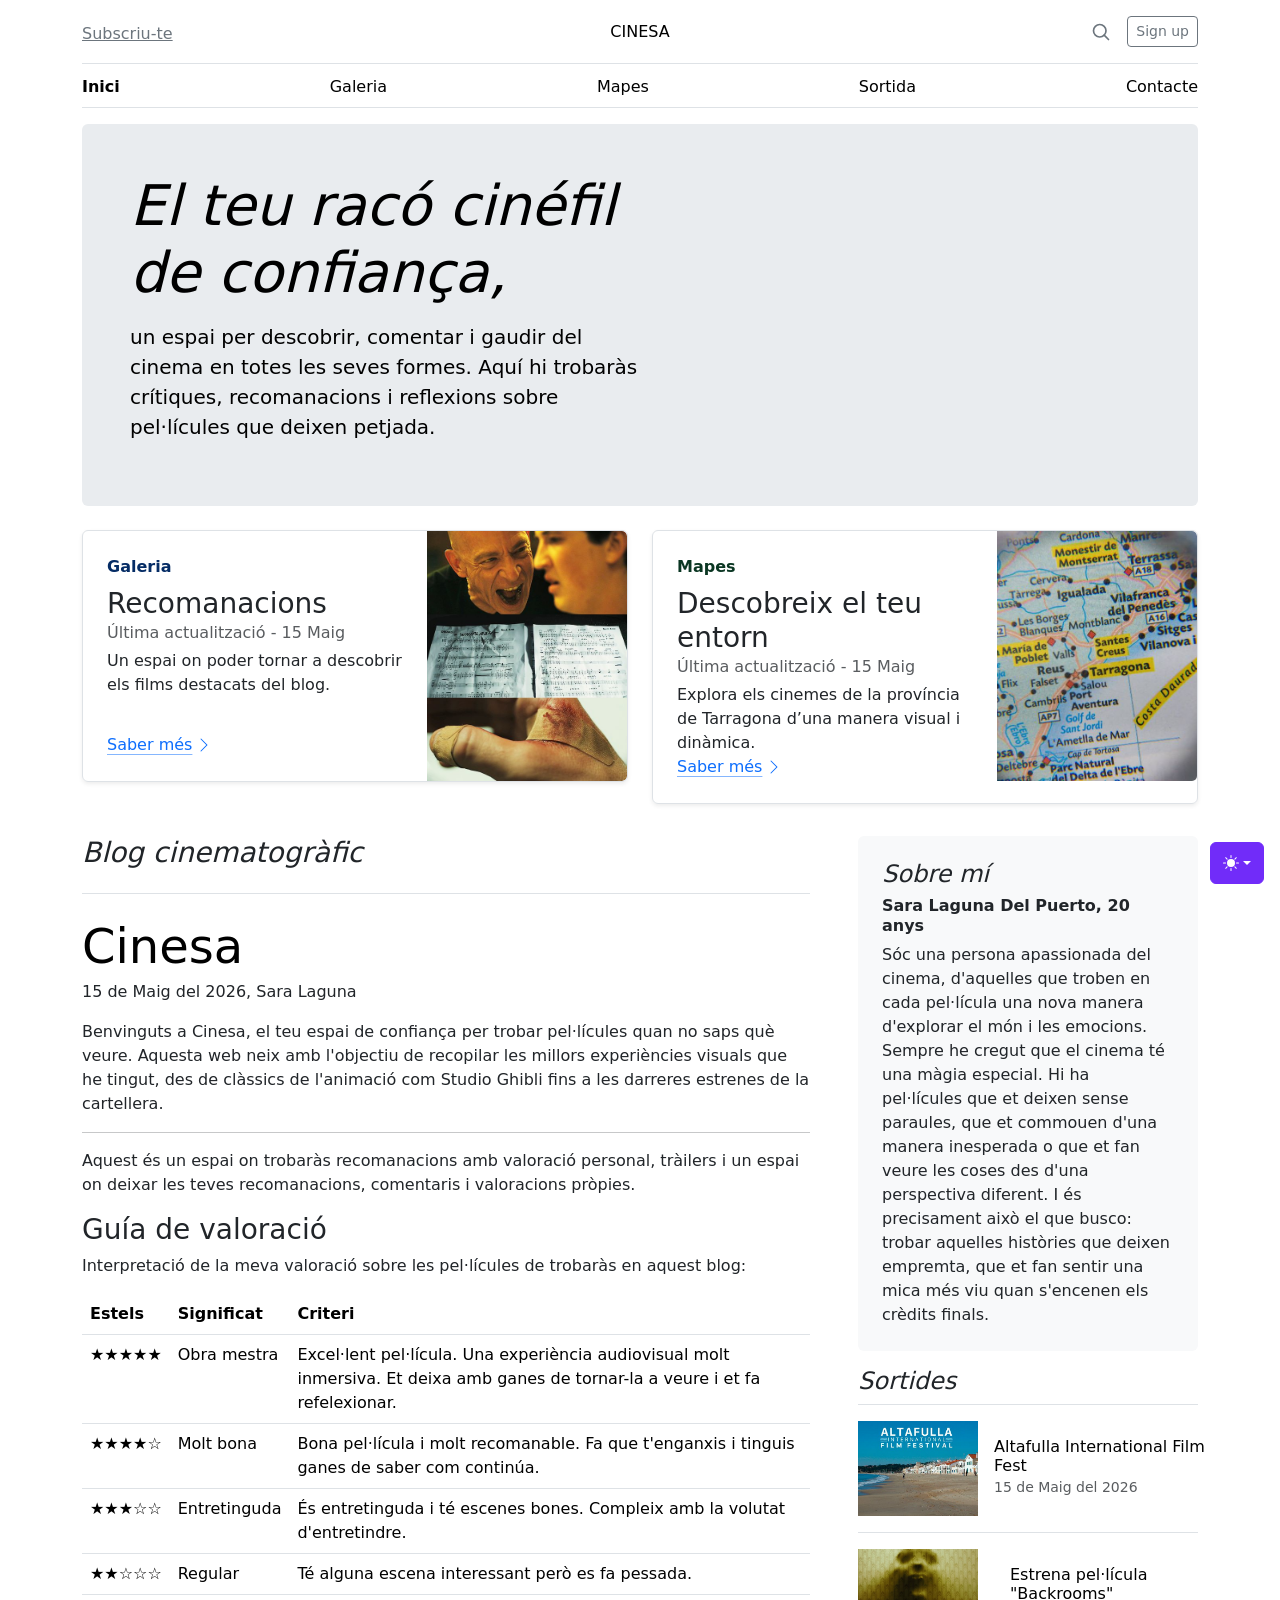
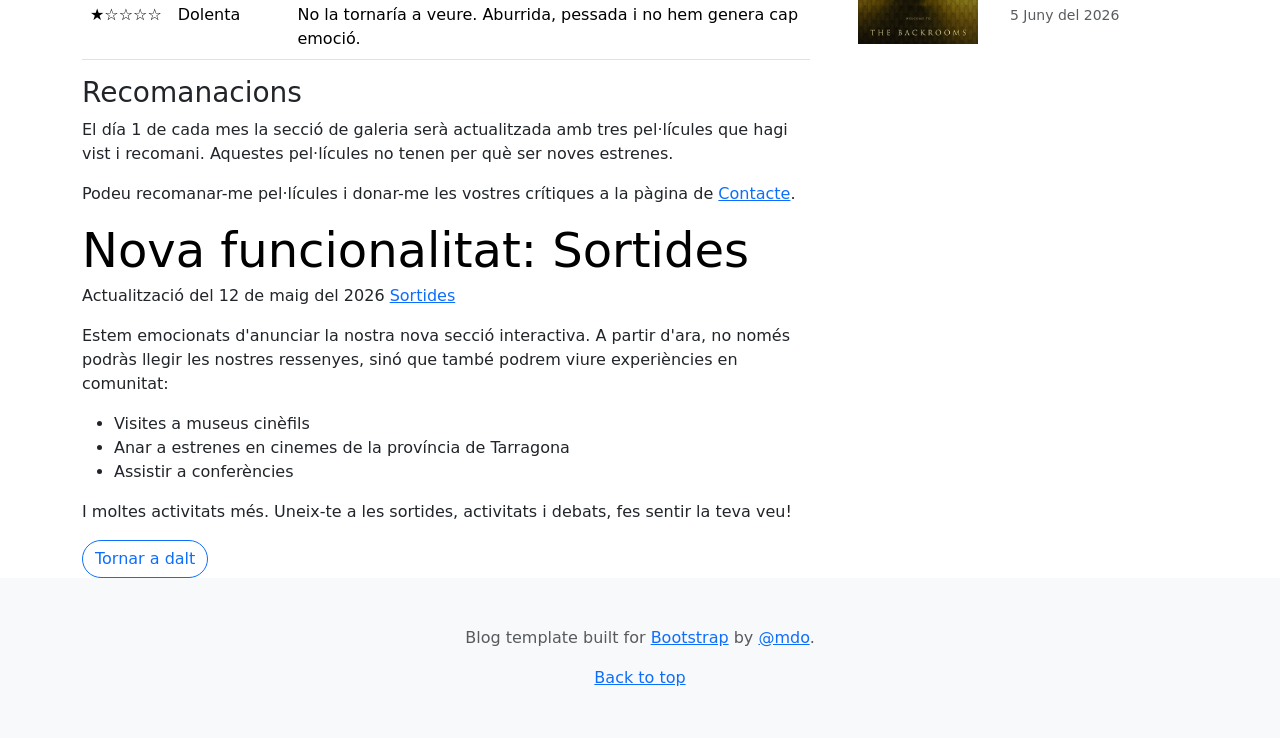
==== commit e9d0aa5e: "Modificació_index" ====
--- a/BOOSTRAP_blog/index.html
+++ b/BOOSTRAP_blog/index.html
@@ -298,20 +298,13 @@
                 </svg>
               </a>
             </div>
+
             <div class="col-auto d-none d-lg-block">
-              <svg
-                aria-label="Placeholder: Thumbnail"
-                class="bd-placeholder-img"
-                height="250"
-                preserveAspectRatio="xMidYMid slice"
-                role="img"
-                width="200"
-                xmlns="http://www.w3.org/2000/svg"
-              >
-                <title>Mapa</title>
-                <rect width="100%" height="100%" fill="#55595c"></rect>
-                <text x="50%" y="50%" fill="#eceeef" dy=".3em">Thumbnail</text>
-              </svg>
+                <img src="../imatges/escenaswiplash.jpg" 
+                    alt="Escenes Wiplash" 
+                    width="200" 
+                    height="250" 
+                    style="object-fit: cover; border-radius: 0 5px 5px 0;">
             </div>
           </div>
         </div>
@@ -336,19 +329,11 @@
               </a>
             </div>
             <div class="col-auto d-none d-lg-block">
-              <svg
-                aria-label="Placeholder: Thumbnail"
-                class="bd-placeholder-img"
-                height="250"
-                preserveAspectRatio="xMidYMid slice"
-                role="img"
-                width="200"
-                xmlns="http://www.w3.org/2000/svg"
-              >
-                <title>Placeholder</title>
-                <rect width="100%" height="100%" fill="#55595c"></rect>
-                <text x="50%" y="50%" fill="#eceeef" dy=".3em">Thumbnail</text>
-              </svg>
+             <img src="../imatges/mapa.jpg" 
+                    alt="Mapa província de Tarragona" 
+                    width="200" 
+                    height="250" 
+                    style="object-fit: cover; border-radius: 0 5px 5px 0;">
             </div>
           </div>
         </div>
@@ -430,147 +415,91 @@
             
           </article>
           <article class="blog-post">
-            <h2 class="display-5 link-body-emphasis mb-1">New feature</h2>
+            <h2 class="display-5 link-body-emphasis mb-1">Nova funcionalitat: Sortides</h2>
             <p class="blog-post-meta">
-              December 14, 2020 by <a href="#">Chris</a>
+              Actualització del 12 de maig del 2026 <a href="../sortides.html">Sortides</a>
             </p>
             <p>
-              This is some additional paragraph placeholder content. It has been
-              written to fill the available space and show how a longer snippet
-              of text affects the surrounding content. We'll repeat it often to
-              keep the demonstration flowing, so be on the lookout for this
-              exact same string of text.
+              Estem emocionats d'anunciar la nostra nova secció interactiva. A partir d'ara, 
+              no només podràs llegir les nostres ressenyes, sinó que també podrem viure experiències
+              en comunitat: 
             </p>
             <ul>
-              <li>First list item</li>
-              <li>Second list item with a longer description</li>
-              <li>Third list item to close it out</li>
+              <li>Visites a museus cinèfils</li>
+              <li>Anar a estrenes en cinemes de la província de Tarragona</li>
+              <li>Assistir a conferències</li>
             </ul>
             <p>
-              This is some additional paragraph placeholder content. It's a
-              slightly shorter version of the other highly repetitive body text
-              used throughout.
+              I moltes activitats més. Uneix-te a les sortides, activitats i debats, fes sentir la teva veu!
             </p>
           </article>
           <nav class="blog-pagination" aria-label="Pagination">
-            <a class="btn btn-outline-primary rounded-pill" href="#">Older</a>
-            <a
-              class="btn btn-outline-secondary rounded-pill disabled"
-              aria-disabled="true"
-              >Newer</a
-            >
+            <a class="btn btn-outline-primary rounded-pill" href="#">Tornar a dalt</a>
           </nav>
         </div>
         <div class="col-md-4">
           <div class="position-sticky" style="top: 2rem">
             <div class="p-4 mb-3 bg-body-tertiary rounded">
-              <h4 class="fst-italic">About</h4>
+              <h4 class="fst-italic">Sobre mí</h4>
+               <h6><b>Sara Laguna Del Puerto, 20 anys</b></h6>
               <p class="mb-0">
-                Customize this section to tell your visitors a little bit about
-                your publication, writers, content, or something else entirely.
-                Totally up to you.
+                Sóc una persona apassionada del cinema, d'aquelles que troben en cada pel·lícula una nova
+                 manera d'explorar el món i les emocions. Sempre he cregut que el cinema té una 
+                 màgia especial. Hi ha pel·lícules que et deixen sense paraules, que et commouen d'una manera
+                  inesperada o que et fan veure les coses des d'una perspectiva diferent. I és precisament 
+                  això el que busco: trobar aquelles històries que deixen empremta, que et fan sentir una 
+                  mica més viu quan s'encenen els crèdits finals.
               </p>
             </div>
             <div>
-              <h4 class="fst-italic">Recent posts</h4>
+              <h4 class="fst-italic">Sortides</h4>
               <ul class="list-unstyled">
                 <li>
                   <a
                     class="d-flex flex-column flex-lg-row gap-3 align-items-start align-items-lg-center py-3 link-body-emphasis text-decoration-none border-top"
                     href="#"
                   >
-                    <svg
-                      aria-hidden="true"
-                      class="bd-placeholder-img"
-                      height="96"
-                      preserveAspectRatio="xMidYMid slice"
-                      width="100%"
-                      xmlns="http://www.w3.org/2000/svg"
-                    >
-                      <rect width="100%" height="100%" fill="#777"></rect>
-                    </svg>
+                   <img src="../imatges/film_festival.png" 
+                        class="flex-shrink-0" 
+                        alt="imatge sortida" 
+                        width="120" 
+                        height="95" 
+                        style="object-fit: cover">
+                     
                     <div class="col-lg-8">
-                      <h6 class="mb-0">Example blog post title</h6>
+                      <h6 class="mb-0">Altafulla International Film Fest</h6>
                       <small class="text-body-secondary"
-                        >January 15, 2024</small
+                        >15 de Maig del 2026</small
                       >
                     </div>
                   </a>
                 </li>
+                
                 <li>
                   <a
                     class="d-flex flex-column flex-lg-row gap-3 align-items-start align-items-lg-center py-3 link-body-emphasis text-decoration-none border-top"
                     href="#"
                   >
-                    <svg
-                      aria-hidden="true"
-                      class="bd-placeholder-img"
-                      height="96"
-                      preserveAspectRatio="xMidYMid slice"
-                      width="100%"
-                      xmlns="http://www.w3.org/2000/svg"
-                    >
-                      <rect width="100%" height="100%" fill="#777"></rect>
-                    </svg>
-                    <div class="col-lg-8">
-                      <h6 class="mb-0">This is another blog post title</h6>
-                      <small class="text-body-secondary"
-                        >January 14, 2024</small
-                      >
-                    </div>
-                  </a>
-                </li>
-                <li>
-                  <a
-                    class="d-flex flex-column flex-lg-row gap-3 align-items-start align-items-lg-center py-3 link-body-emphasis text-decoration-none border-top"
-                    href="#"
-                  >
-                    <svg
-                      aria-hidden="true"
-                      class="bd-placeholder-img"
-                      height="96"
-                      preserveAspectRatio="xMidYMid slice"
-                      width="100%"
-                      xmlns="http://www.w3.org/2000/svg"
-                    >
+                     <img src="../imatges/backrooms.jpg" 
+                        class="flex-shrink-0" 
+                        alt="imatge sortida" 
+                        width="120" 
+                        height="95" 
+                        style="object-fit: cover">
+
                       <rect width="100%" height="100%" fill="#777"></rect>
                     </svg>
                     <div class="col-lg-8">
                       <h6 class="mb-0">
-                        Longer blog post title: This one has multiple lines!
+                        Estrena pel·lícula "Backrooms"
                       </h6>
                       <small class="text-body-secondary"
-                        >January 13, 2024</small
+                        >5 Juny del 2026</small
                       >
                     </div>
                   </a>
                 </li>
               </ul>
-            </div>
-            <div class="p-4">
-              <h4 class="fst-italic">Archives</h4>
-              <ol class="list-unstyled mb-0">
-                <li><a href="#">March 2021</a></li>
-                <li><a href="#">February 2021</a></li>
-                <li><a href="#">January 2021</a></li>
-                <li><a href="#">December 2020</a></li>
-                <li><a href="#">November 2020</a></li>
-                <li><a href="#">October 2020</a></li>
-                <li><a href="#">September 2020</a></li>
-                <li><a href="#">August 2020</a></li>
-                <li><a href="#">July 2020</a></li>
-                <li><a href="#">June 2020</a></li>
-                <li><a href="#">May 2020</a></li>
-                <li><a href="#">April 2020</a></li>
-              </ol>
-            </div>
-            <div class="p-4">
-              <h4 class="fst-italic">Elsewhere</h4>
-              <ol class="list-unstyled">
-                <li><a href="#">GitHub</a></li>
-                <li><a href="#">Social</a></li>
-                <li><a href="#">Facebook</a></li>
-              </ol>
             </div>
           </div>
         </div>
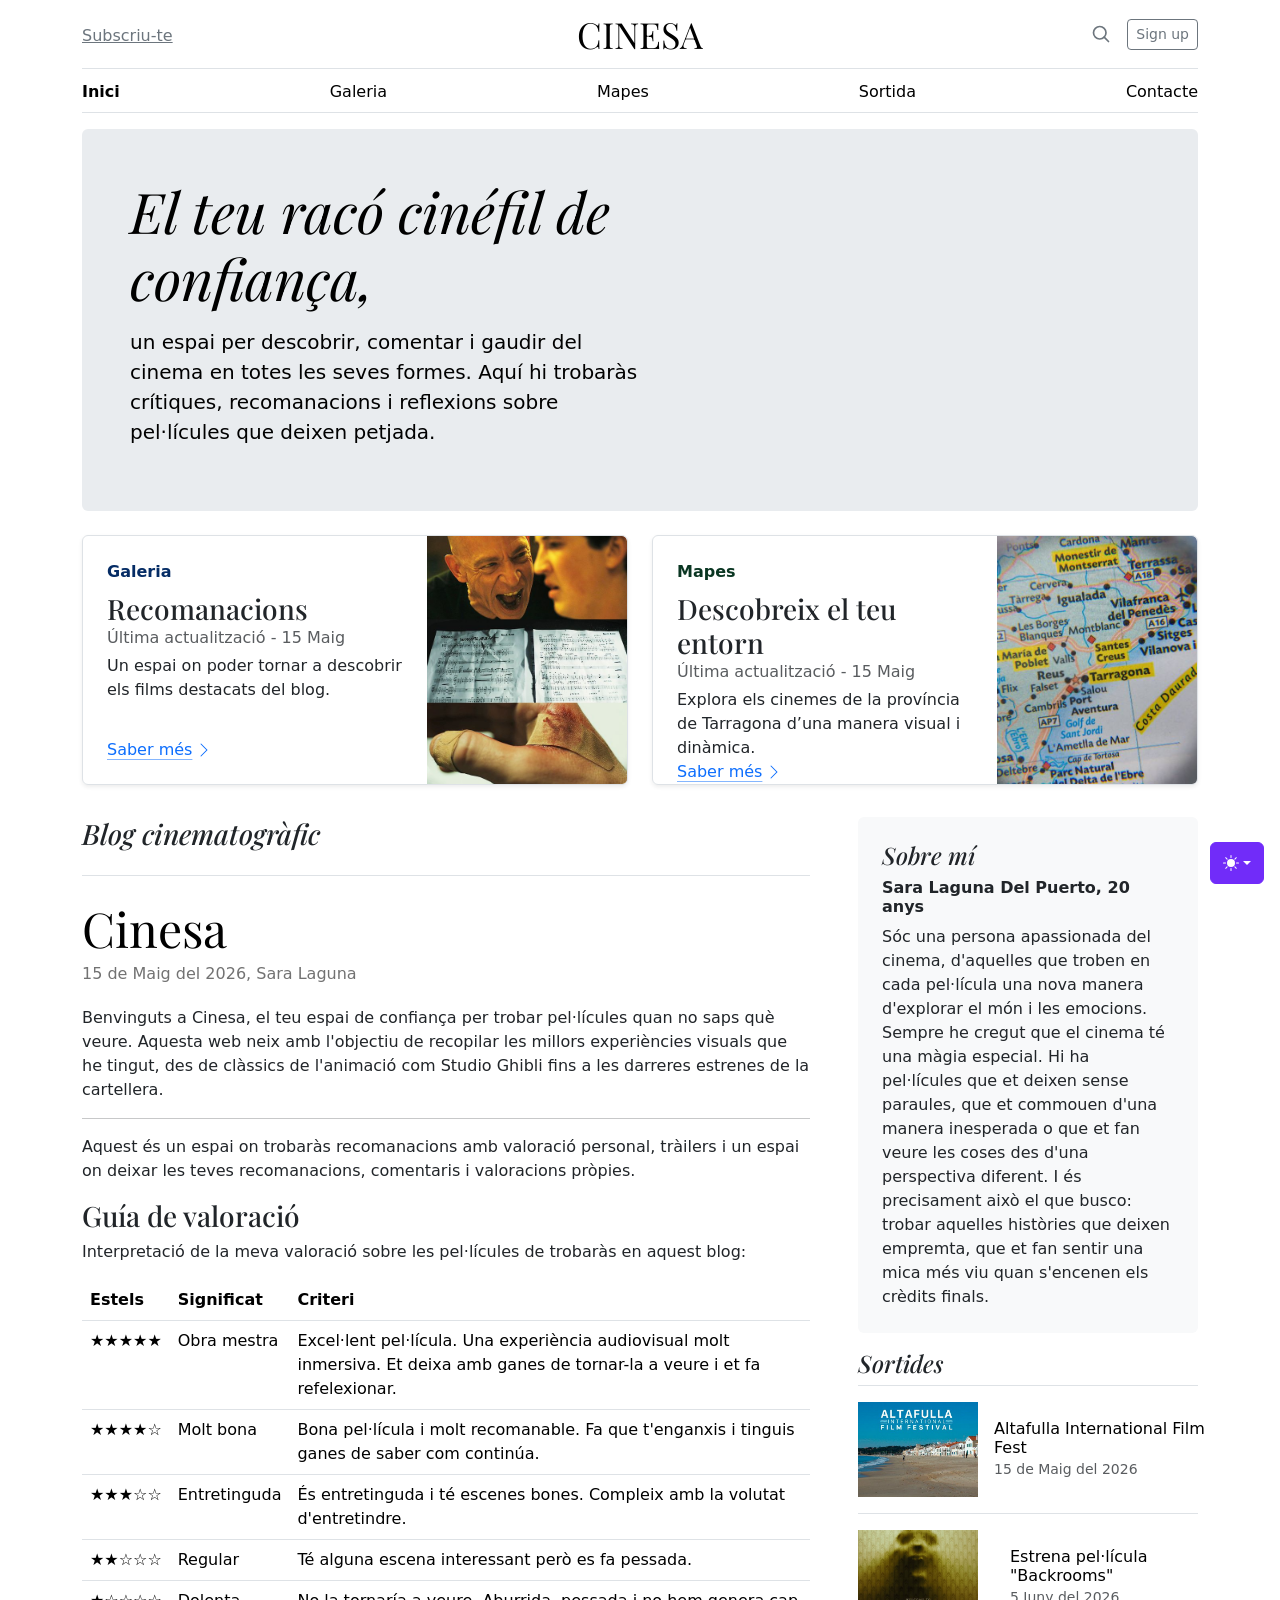
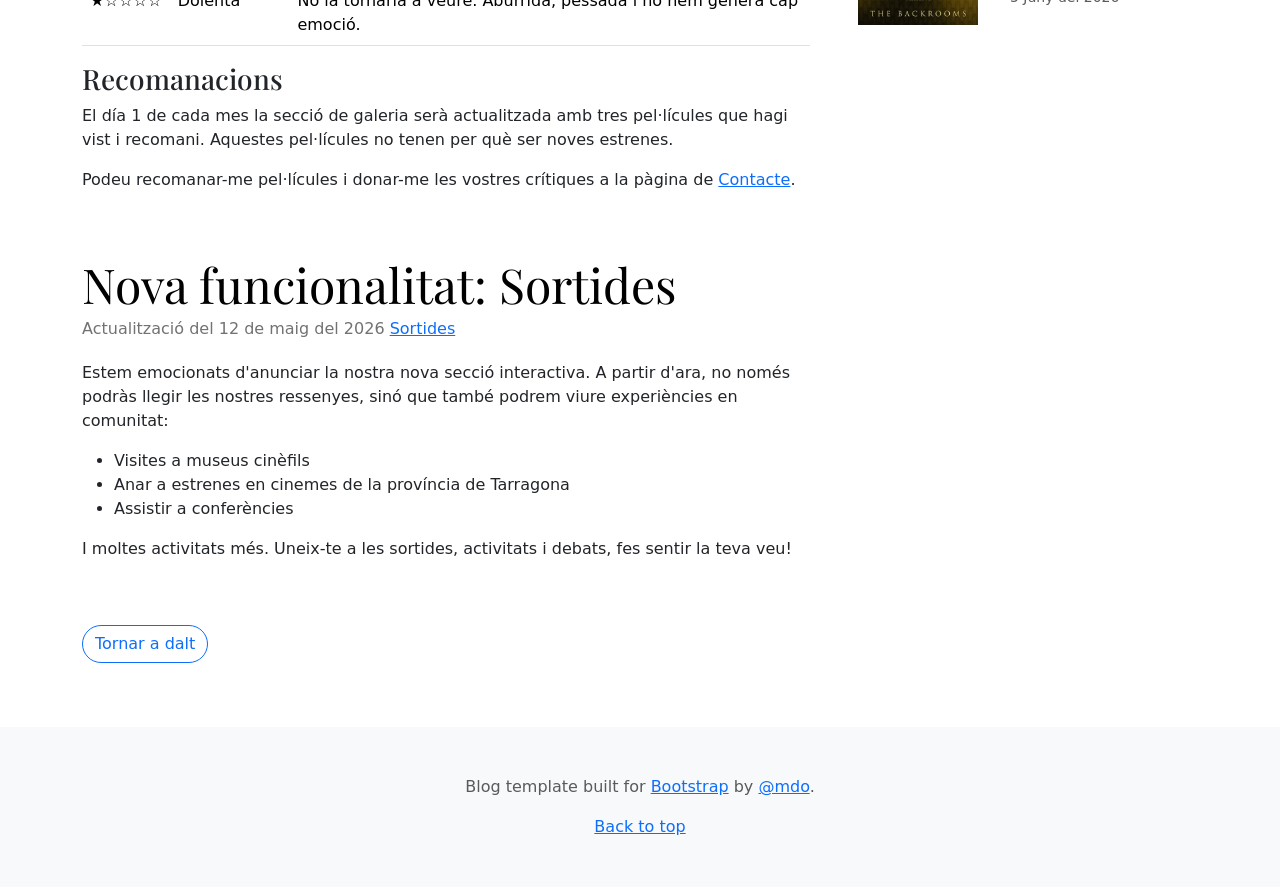
==== commit ec18f1da: "galeria_afegida" ====
--- a/BOOSTRAP_blog/index.html
+++ b/BOOSTRAP_blog/index.html
@@ -259,11 +259,11 @@
       </header>
       <div class="nav-scroller py-1 mb-3 border-bottom">
         <nav class="nav nav-underline justify-content-between">
-          <a class="nav-item nav-link link-body-emphasis active" href="#">Inici</a>
-          <a class="nav-item nav-link link-body-emphasis" href="#">Galeria</a>
-          <a class="nav-item nav-link link-body-emphasis" href="#">Mapes</a>
-          <a class="nav-item nav-link link-body-emphasis" href="#">Sortida</a>
-          <a class="nav-item nav-link link-body-emphasis" href="#">Contacte</a>
+          <a class="nav-item nav-link link-body-emphasis active" href="index.html">Inici</a>
+          <a class="nav-item nav-link link-body-emphasis" href="galeria.html">Galeria</a>
+          <a class="nav-item nav-link link-body-emphasis" href="../mapacine.html">Mapes</a>
+          <a class="nav-item nav-link link-body-emphasis" href="../sortides.html">Sortida</a>
+          <a class="nav-item nav-link link-body-emphasis" href="../contacte.html">Contacte</a>
         </nav>
       </div>
     </div>
--- a/BOOSTRAP_blog/blog.css
+++ b/BOOSTRAP_blog/blog.css
@@ -0,0 +1,43 @@
+/* stylelint-disable @stylistic/selector-list-comma-newline-after */
+
+.blog-header-logo {
+  font-family: "Playfair Display", Georgia, "Times New Roman", serif/*rtl:Amiri, Georgia, "Times New Roman", serif*/;
+  font-size: 2.25rem;
+}
+
+.blog-header-logo:hover {
+  text-decoration: none;
+}
+
+h1, h2, h3, h4, h5 {
+  font-family: "Playfair Display", Georgia, "Times New Roman", serif/*rtl:Amiri, Georgia, "Times New Roman", serif*/;
+}
+
+.aclariment{
+  font-size: 13px; color: #898989;
+}
+
+.flex-auto {
+  flex: 0 0 auto;
+}
+
+.h-250 { height: 250px; }
+@media (min-width: 768px) {
+  .h-md-250 { height: 250px; }
+}
+
+/* Pagination */
+.blog-pagination {
+  margin-bottom: 4rem;
+}
+
+/*
+ * Blog posts
+ */
+.blog-post {
+  margin-bottom: 4rem;
+}
+.blog-post-meta {
+  margin-bottom: 1.25rem;
+  color: #727272;
+}
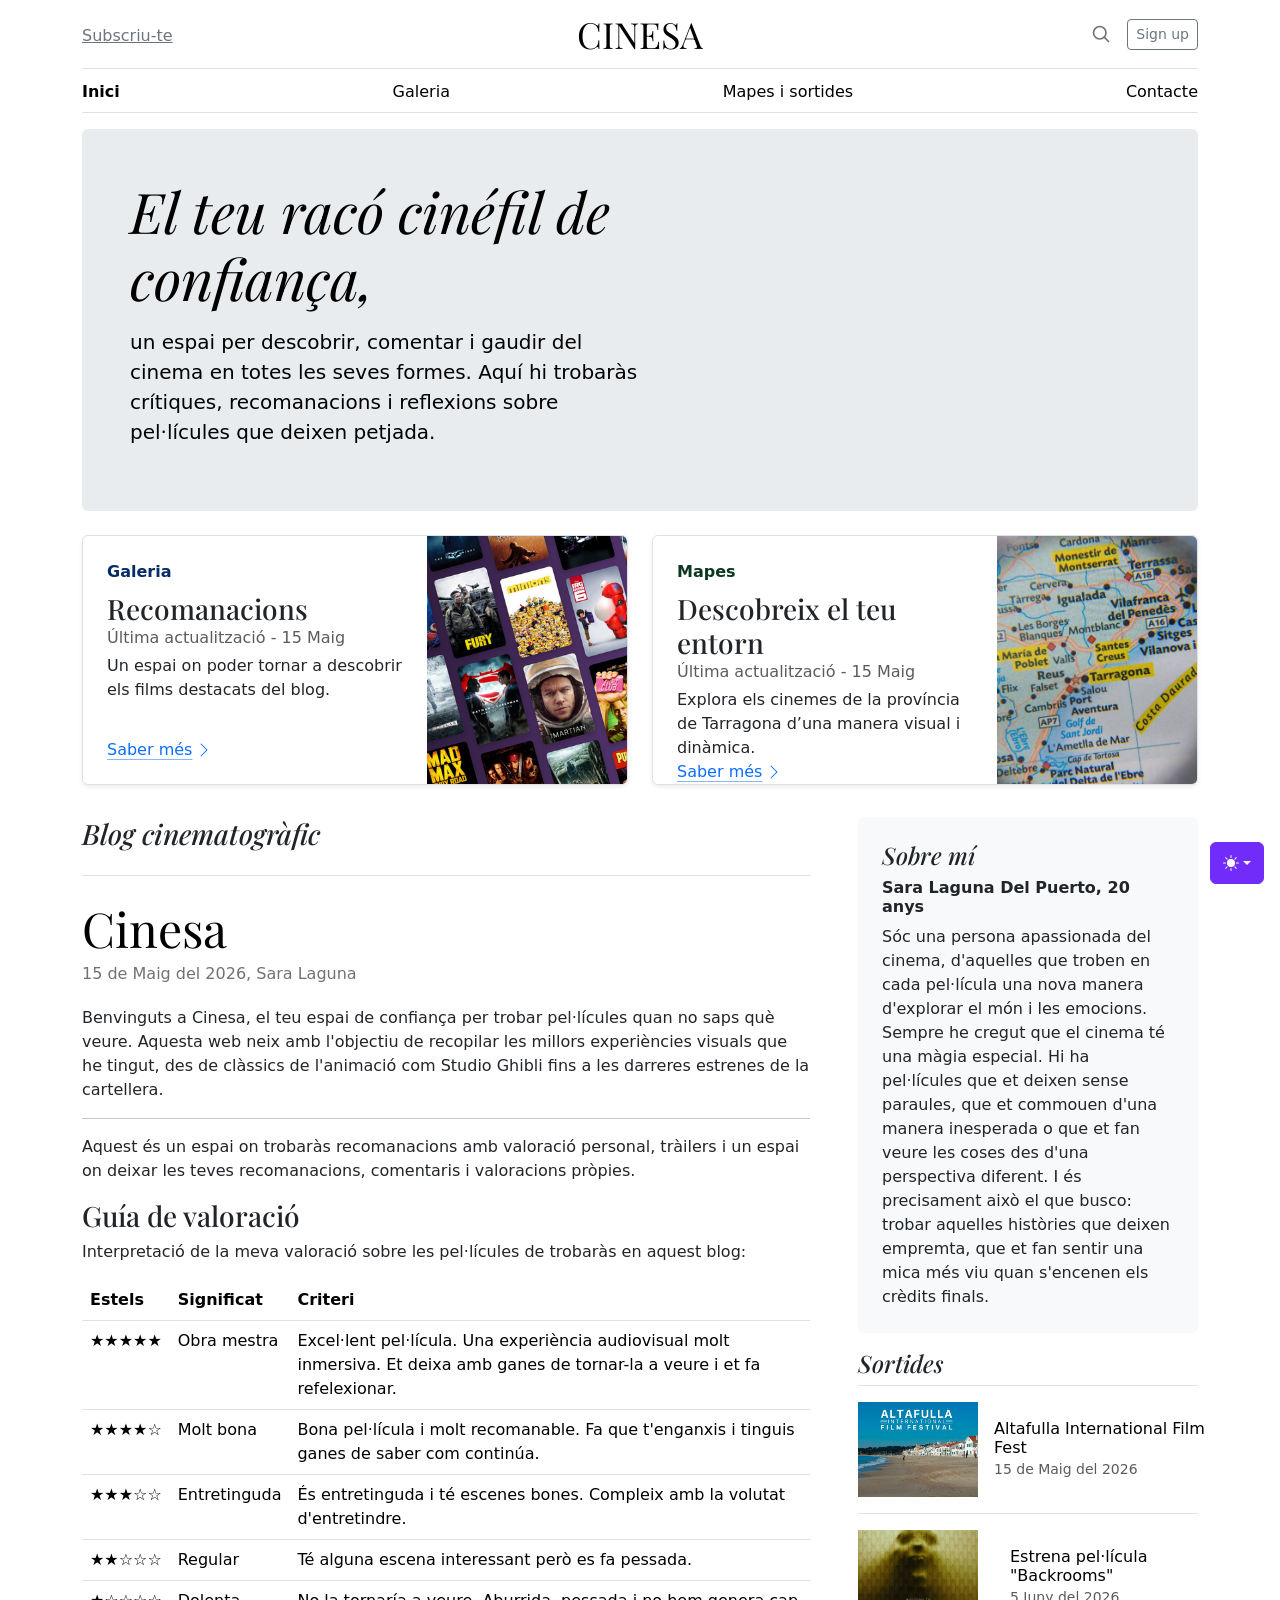
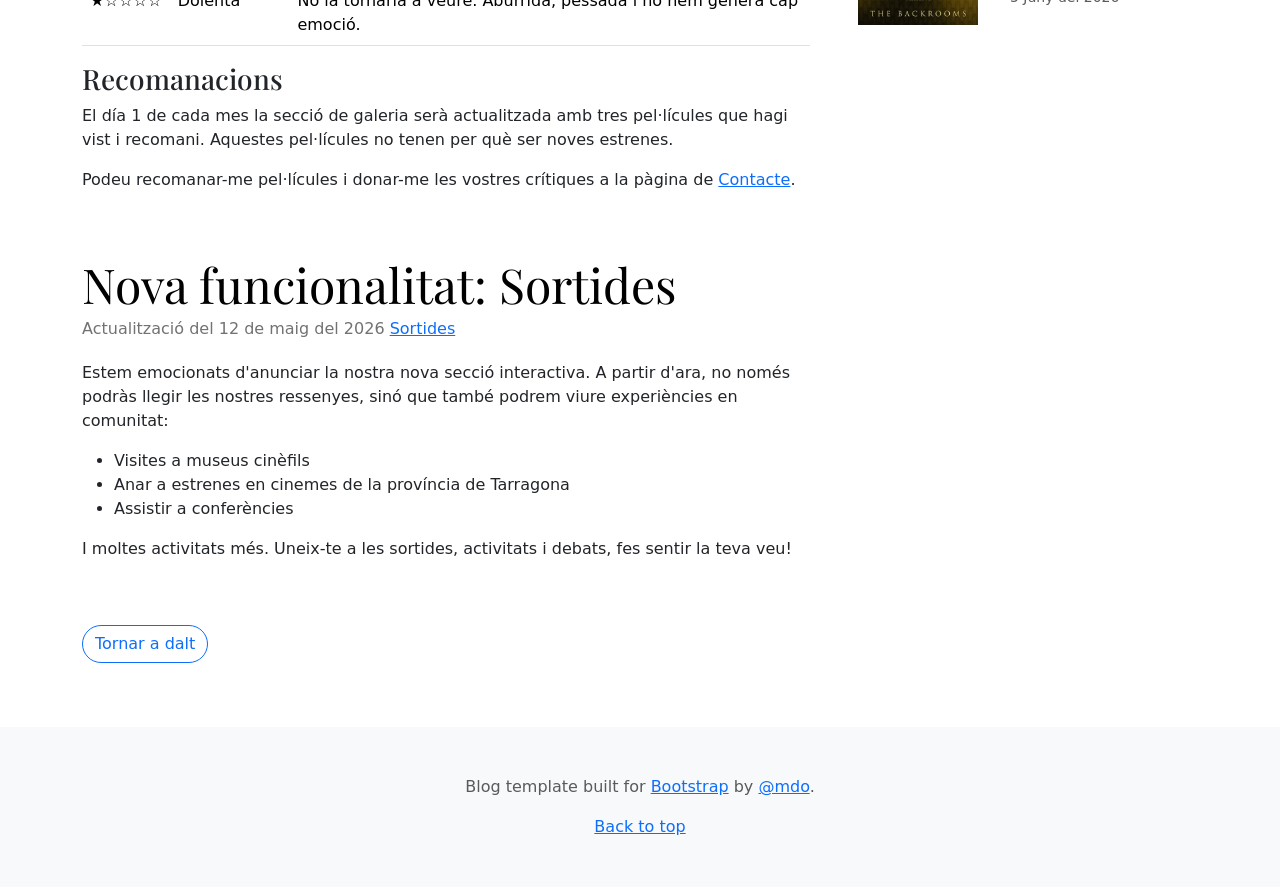
==== commit 0be584c3: "modificacions_mapes" ====
--- a/BOOSTRAP_blog/index.html
+++ b/BOOSTRAP_blog/index.html
@@ -261,8 +261,7 @@
         <nav class="nav nav-underline justify-content-between">
           <a class="nav-item nav-link link-body-emphasis active" href="index.html">Inici</a>
           <a class="nav-item nav-link link-body-emphasis" href="galeria.html">Galeria</a>
-          <a class="nav-item nav-link link-body-emphasis" href="../mapacine.html">Mapes</a>
-          <a class="nav-item nav-link link-body-emphasis" href="../sortides.html">Sortida</a>
+          <a class="nav-item nav-link link-body-emphasis" href="mapes.html">Mapes i sortides</a>
           <a class="nav-item nav-link link-body-emphasis" href="../contacte.html">Contacte</a>
         </nav>
       </div>
@@ -290,7 +289,7 @@
                 Un espai on poder tornar a descobrir els films destacats del blog.
               </p>
               <a
-                href="#"
+                href="galeria.html"
                 class="icon-link gap-1 icon-link-hover stretched-link">
                 Saber més
                 <svg class="bi" aria-hidden="true">
@@ -300,7 +299,7 @@
             </div>
 
             <div class="col-auto d-none d-lg-block">
-                <img src="../imatges/escenaswiplash.jpg" 
+                <img src="../imatges/recomanacions.png" 
                     alt="Escenes Wiplash" 
                     width="200" 
                     height="250" 
@@ -321,7 +320,7 @@
               <p class="mb-auto">
                 Explora els cinemes de la província de Tarragona d’una manera visual i dinàmica. 
               </p>
-              <a href="#" class="icon-link gap-1 icon-link-hover stretched-link">
+              <a href="mapes.html" class="icon-link gap-1 icon-link-hover stretched-link">
                 Saber més
                 <svg class="bi" aria-hidden="true">
                   <use xlink:href="#chevron-right"></use>
@@ -417,7 +416,7 @@
           <article class="blog-post">
             <h2 class="display-5 link-body-emphasis mb-1">Nova funcionalitat: Sortides</h2>
             <p class="blog-post-meta">
-              Actualització del 12 de maig del 2026 <a href="../sortides.html">Sortides</a>
+              Actualització del 12 de maig del 2026 <a href="mapes.html">Sortides</a>
             </p>
             <p>
               Estem emocionats d'anunciar la nostra nova secció interactiva. A partir d'ara, 
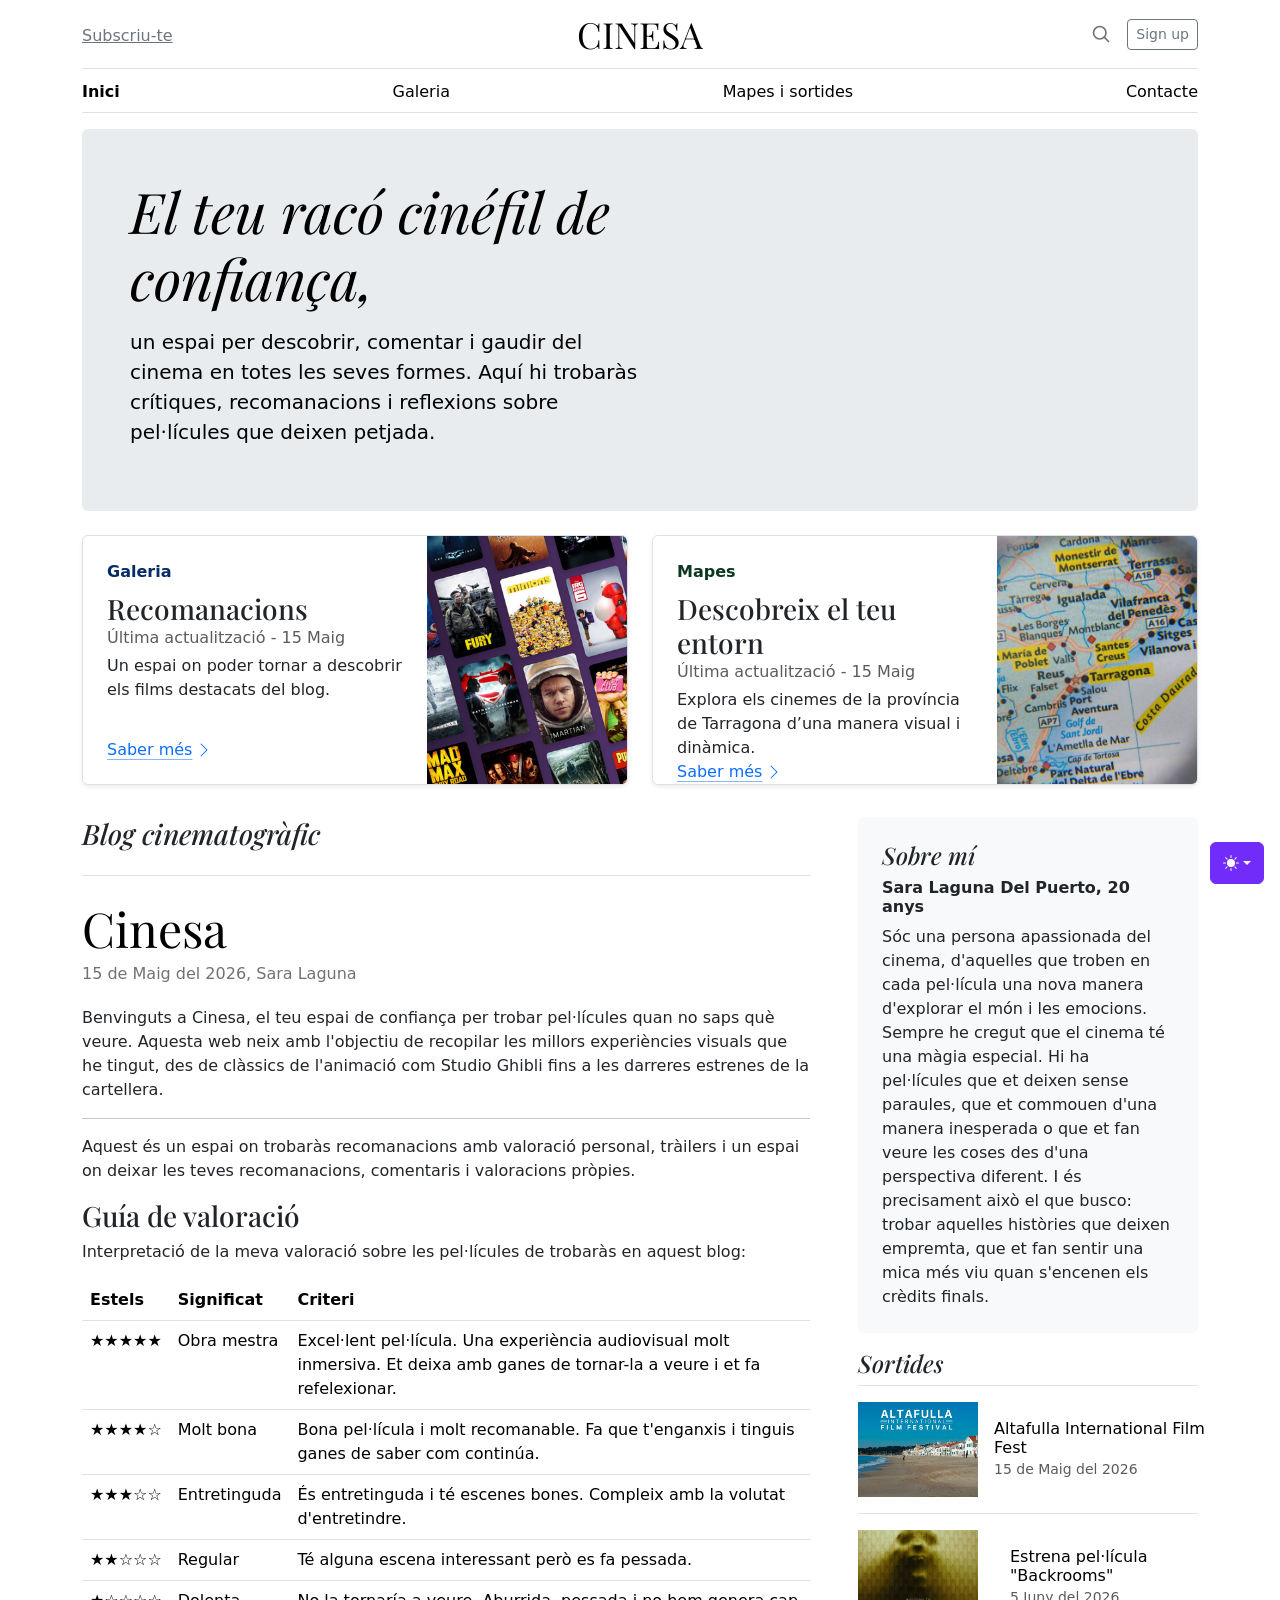
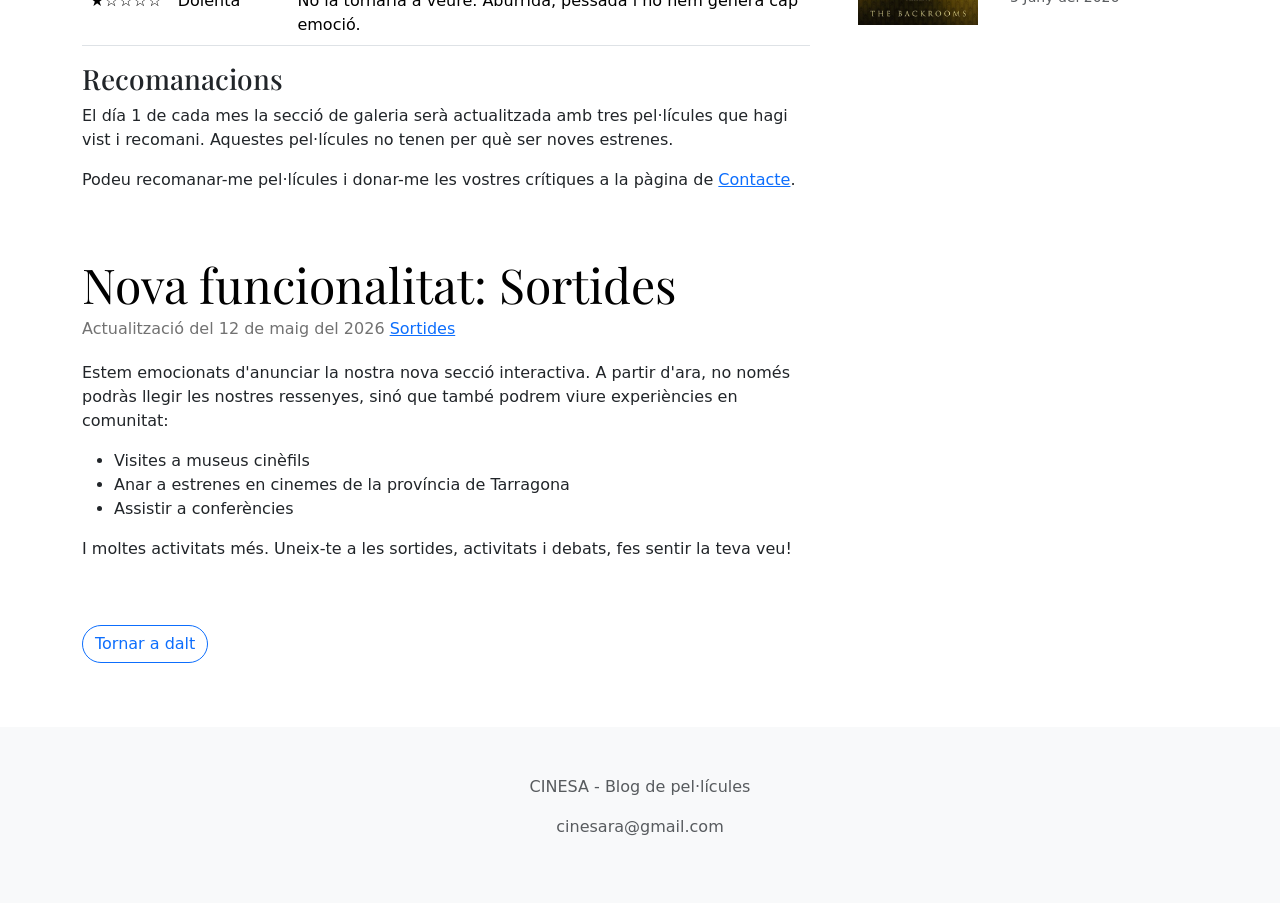
==== commit 285da4cc: "contacte" ====
--- a/BOOSTRAP_blog/index.html
+++ b/BOOSTRAP_blog/index.html
@@ -262,7 +262,7 @@
           <a class="nav-item nav-link link-body-emphasis active" href="index.html">Inici</a>
           <a class="nav-item nav-link link-body-emphasis" href="galeria.html">Galeria</a>
           <a class="nav-item nav-link link-body-emphasis" href="mapes.html">Mapes i sortides</a>
-          <a class="nav-item nav-link link-body-emphasis" href="../contacte.html">Contacte</a>
+          <a class="nav-item nav-link link-body-emphasis" href="contacte.html">Contacte</a>
         </nav>
       </div>
     </div>
@@ -408,7 +408,7 @@
             
             <p>
               Podeu recomanar-me pel·lícules i donar-me les vostres crítiques a la pàgina de <a
-                href="../contacte.html">Contacte</a
+                href="contacte.html">Contacte</a
               >. 
             </p>
             
@@ -506,11 +506,11 @@
     </main>
     <footer class="py-5 text-center text-body-secondary bg-body-tertiary">
       <p>
-        Blog template built for
-        <a href="https://getbootstrap.com/">Bootstrap</a> by
-        <a href="https://x.com/mdo">@mdo</a>.
+        CINESA - Blog de pel·lícules
       </p>
-      <p class="mb-0"><a href="#">Back to top</a></p>
+      <p>
+        cinesara@gmail.com
+      </p>
     </footer>
     <script
       src="../assets/dist/js/bootstrap.bundle.min.js"
